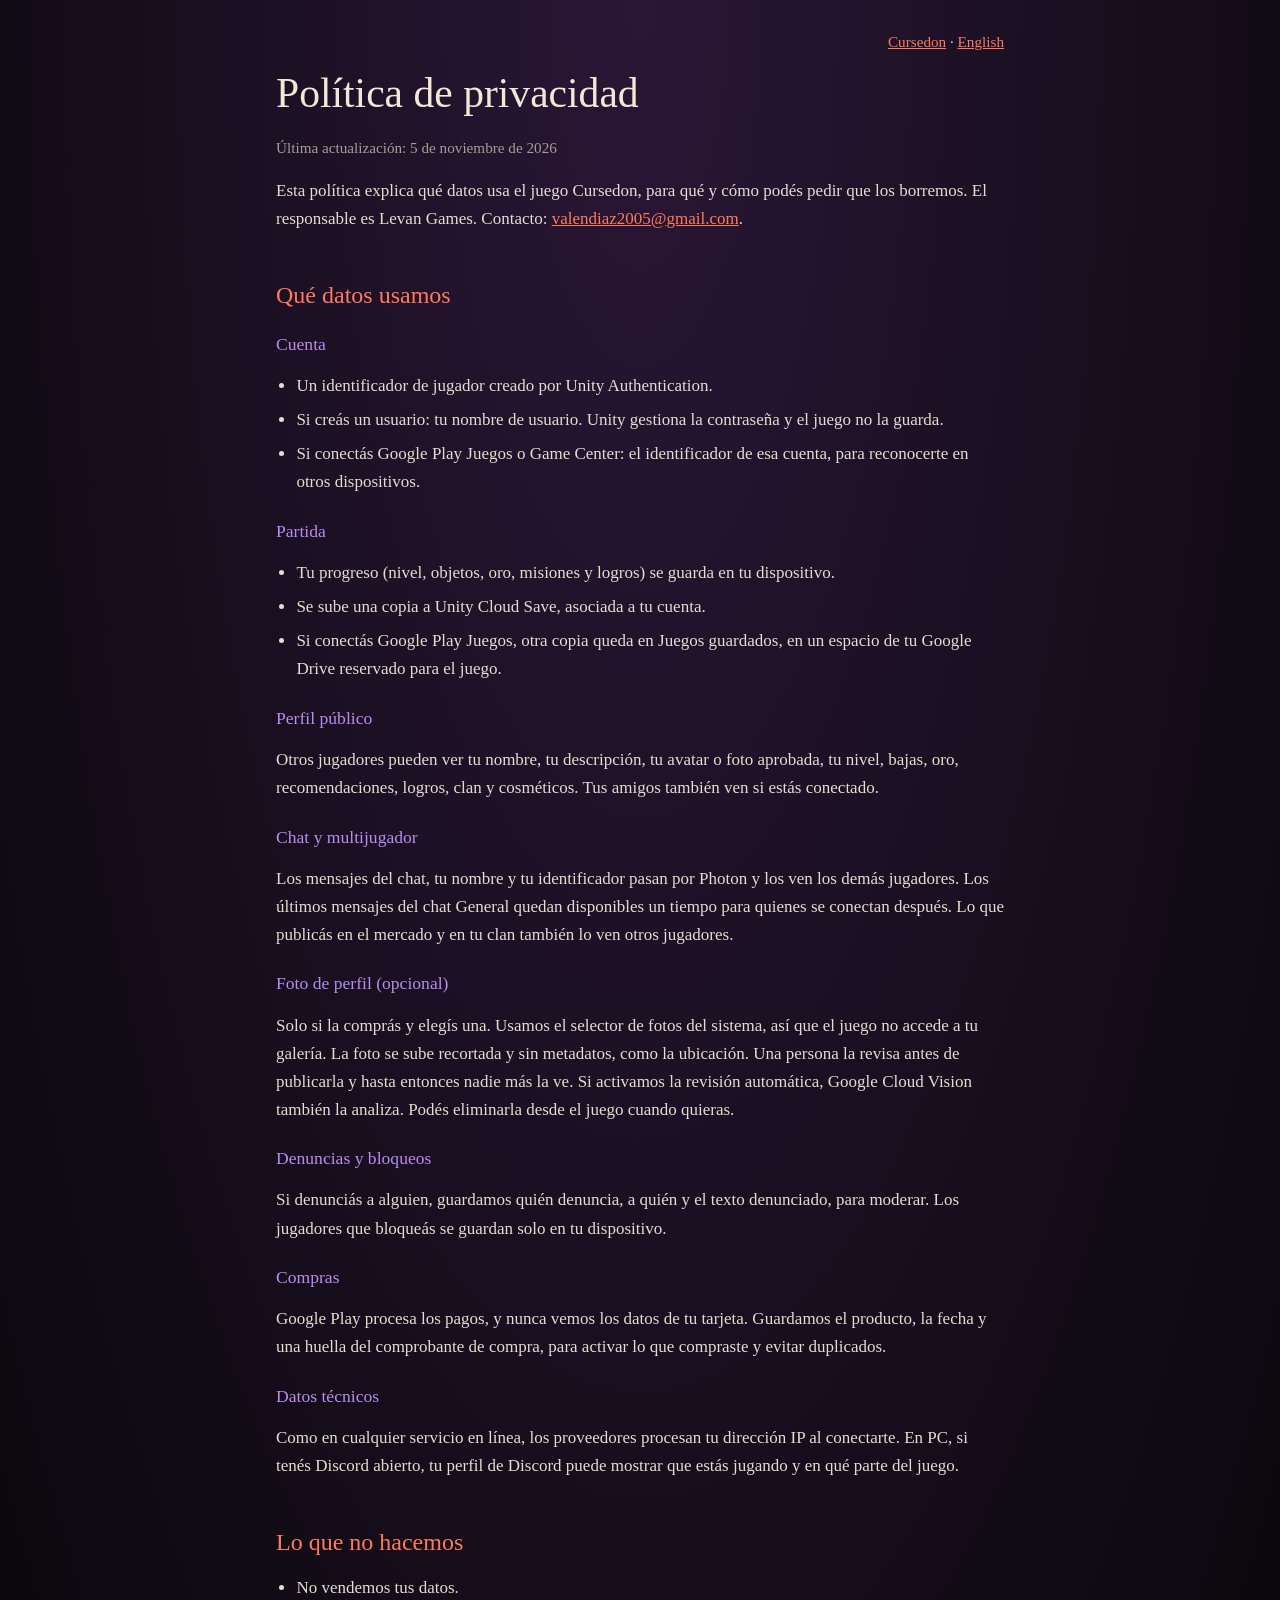
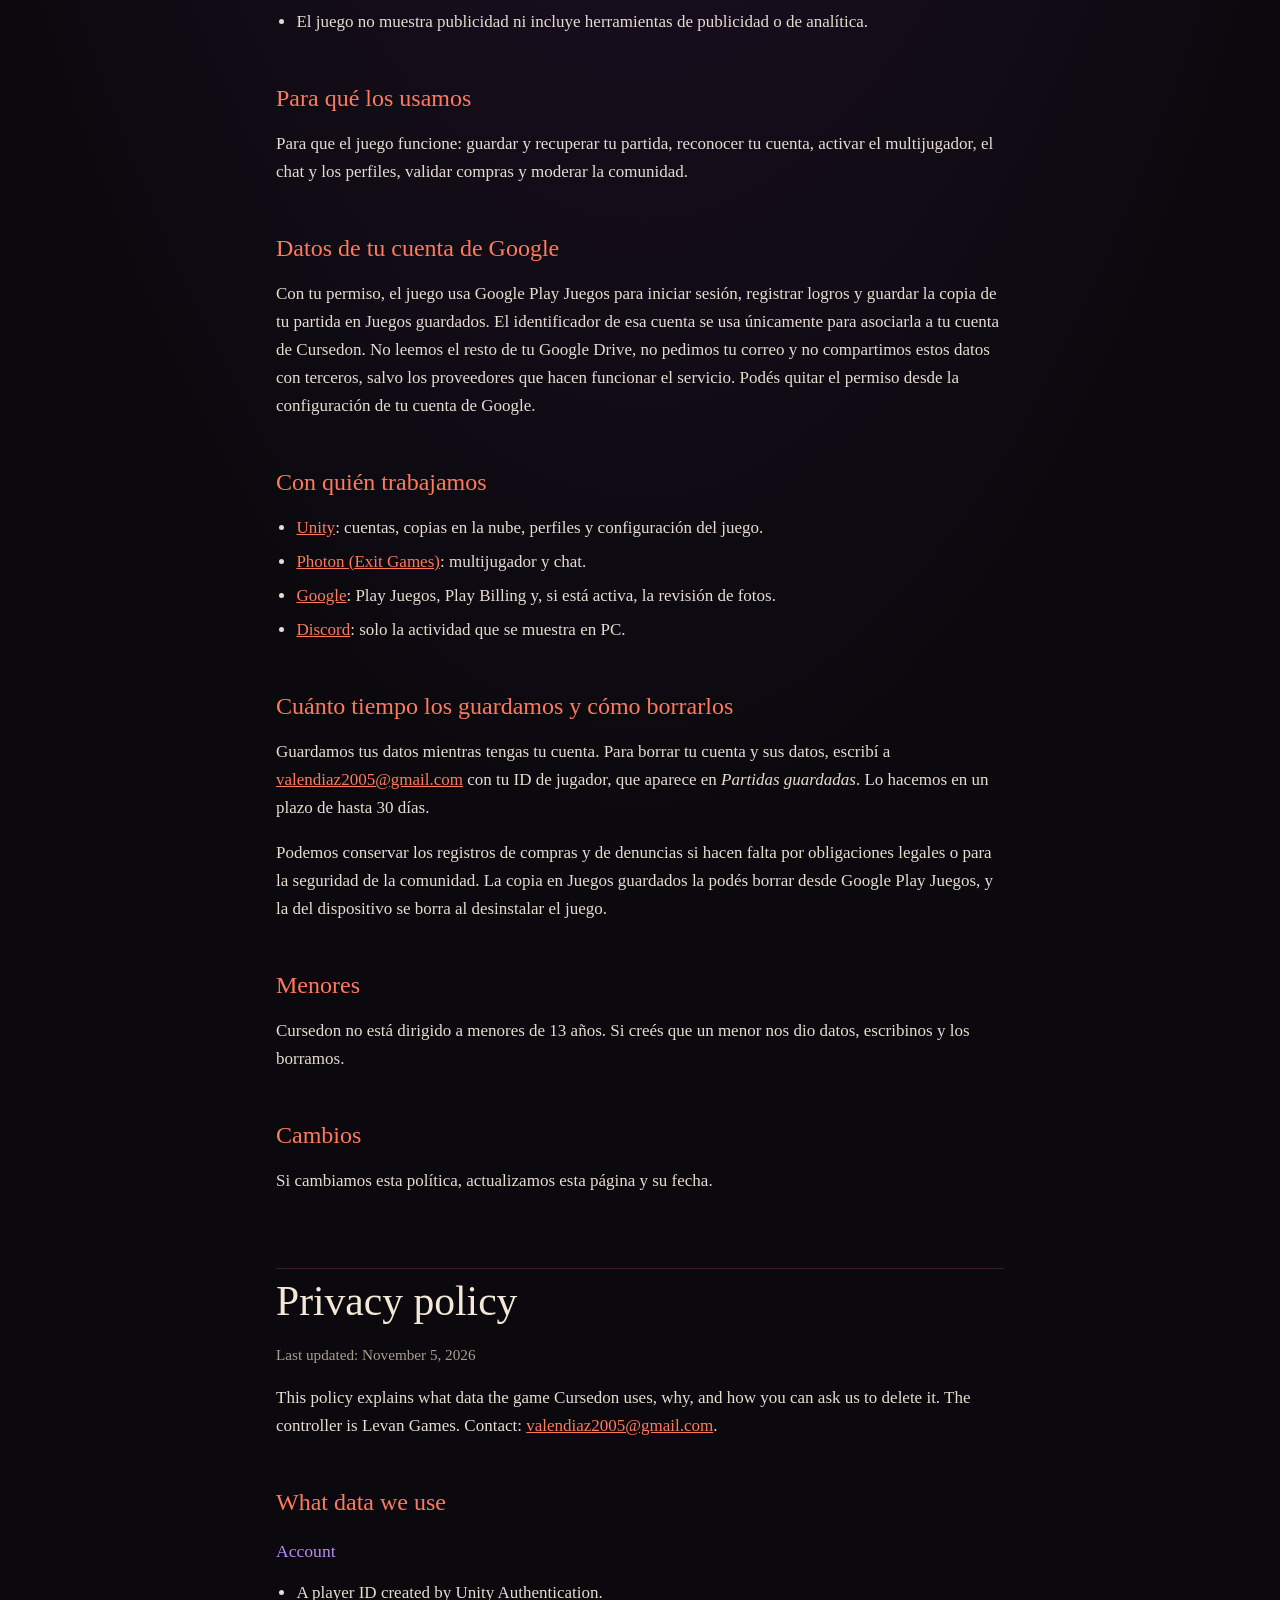
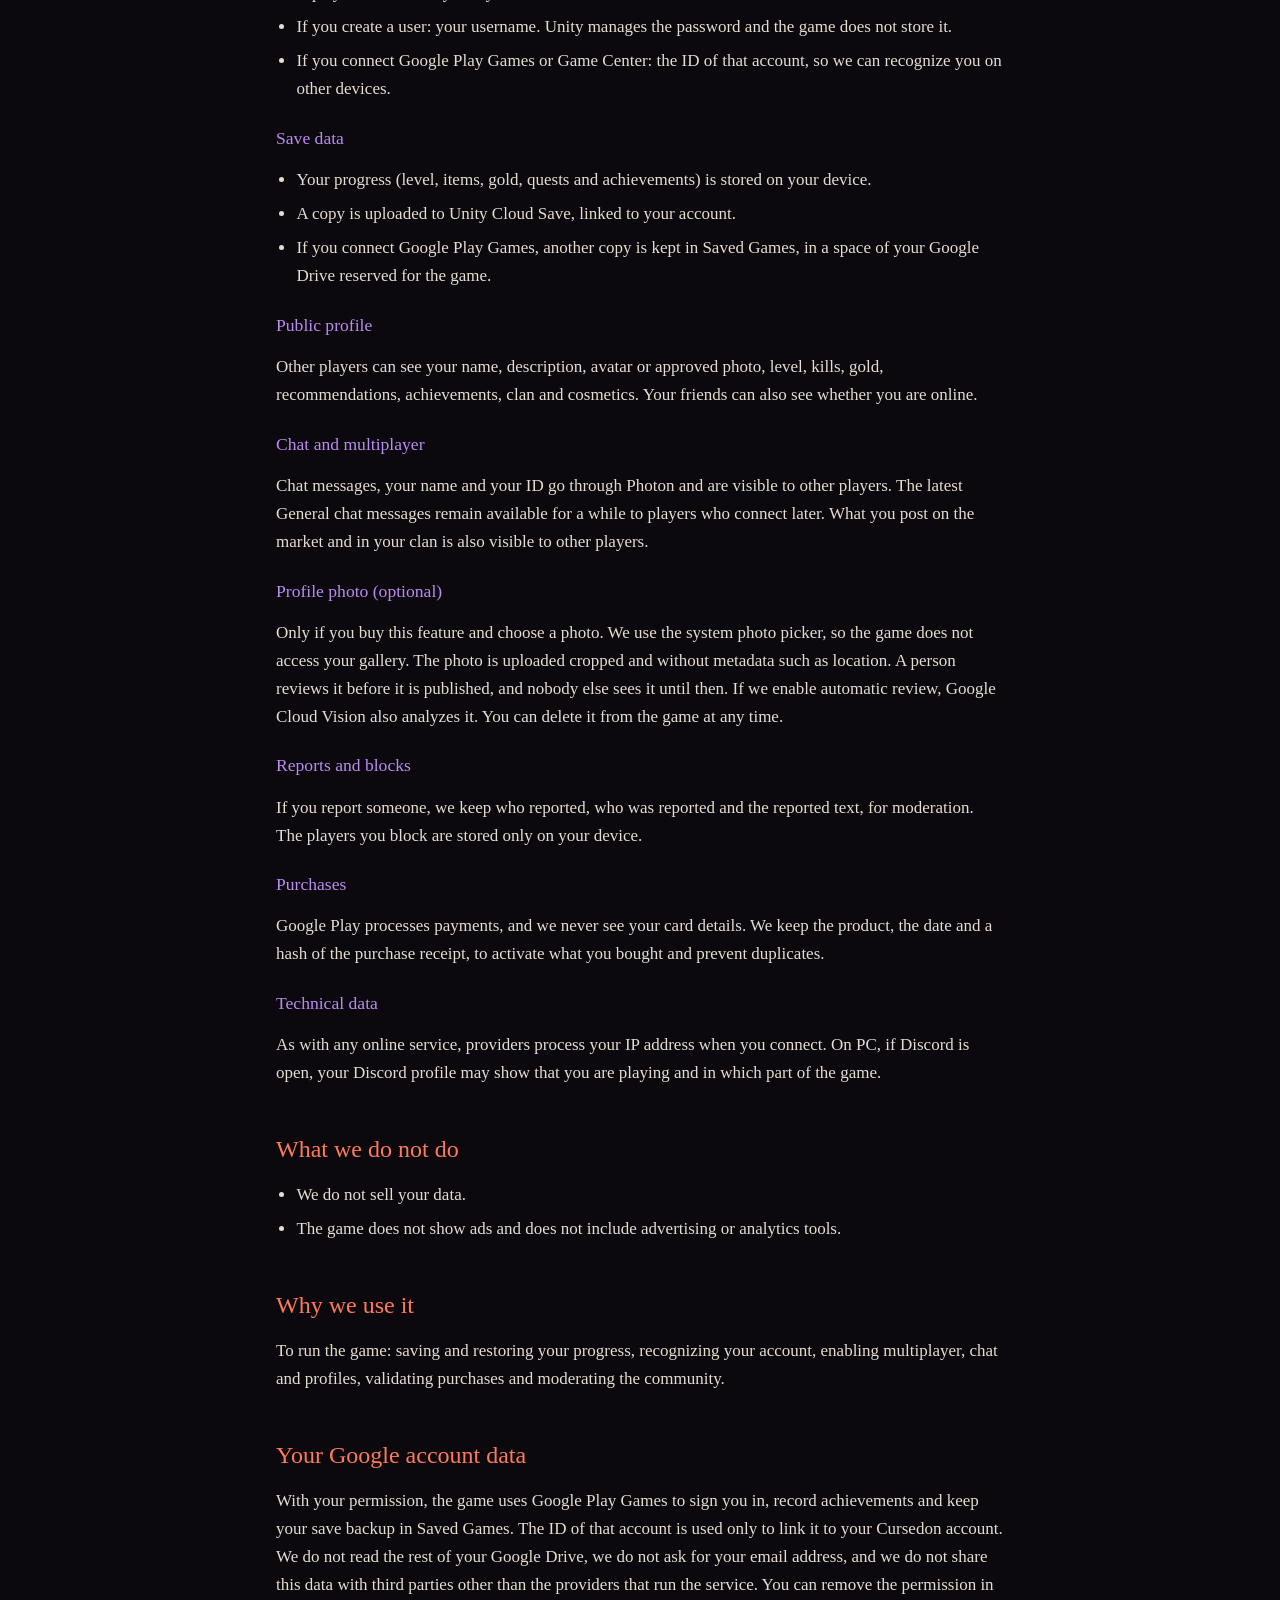
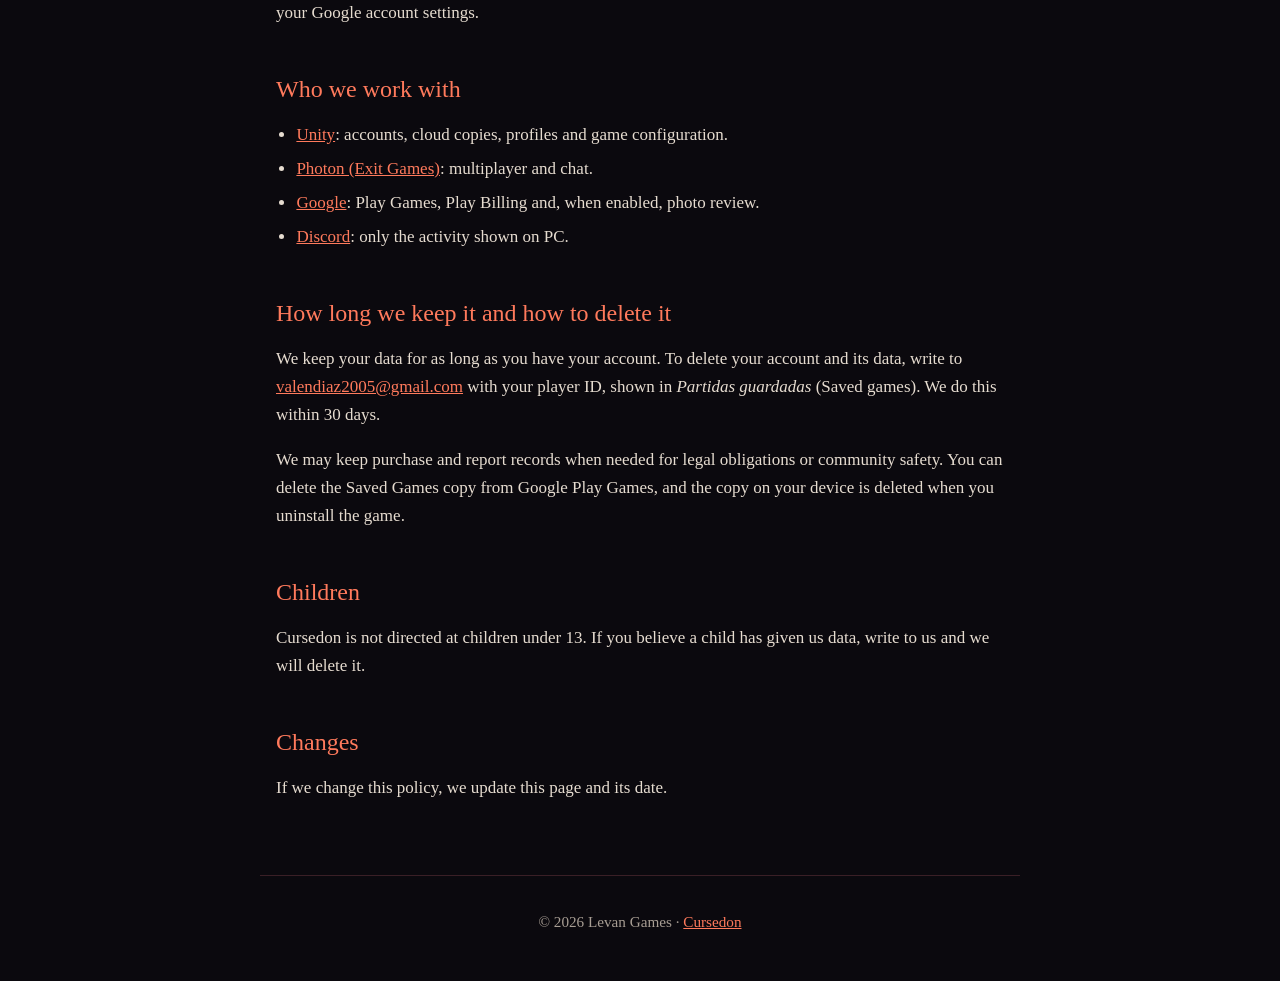
==== privacidad.html @ ea7c23a0 "Página de Cursedon y política de privacidad Co-Authored-By: Claude Opus 5.5 <noreply@anthropic.com>" ====
<!doctype html>
<html lang="es">
<head>
  <meta charset="utf-8">
  <meta name="viewport" content="width=device-width, initial-scale=1">
  <title>Política de privacidad de Cursedon</title>
  <meta name="description" content="Qué datos usa Cursedon, para qué, con quién se comparten y cómo pedir que se borren.">
  <link rel="stylesheet" href="estilo.css">
</head>
<body>
  <main>
    <p class="idioma"><a href="index.html">Cursedon</a> · <a href="#english">English</a></p>

    <section class="idioma-bloque" lang="es">
      <h1>Política de privacidad</h1>
      <p class="fecha">Última actualización: 5 de noviembre de 2026</p>
      <p>Esta política explica qué datos usa el juego Cursedon, para qué y cómo podés pedir que los borremos. El responsable es Levan Games. Contacto: <a href="mailto:valendiaz2005@gmail.com">valendiaz2005@gmail.com</a>.</p>

      <h2>Qué datos usamos</h2>
      <h3>Cuenta</h3>
      <ul>
        <li>Un identificador de jugador creado por Unity Authentication.</li>
        <li>Si creás un usuario: tu nombre de usuario. Unity gestiona la contraseña y el juego no la guarda.</li>
        <li>Si conectás Google Play Juegos o Game Center: el identificador de esa cuenta, para reconocerte en otros dispositivos.</li>
      </ul>
      <h3>Partida</h3>
      <ul>
        <li>Tu progreso (nivel, objetos, oro, misiones y logros) se guarda en tu dispositivo.</li>
        <li>Se sube una copia a Unity Cloud Save, asociada a tu cuenta.</li>
        <li>Si conectás Google Play Juegos, otra copia queda en Juegos guardados, en un espacio de tu Google Drive reservado para el juego.</li>
      </ul>
      <h3>Perfil público</h3>
      <p>Otros jugadores pueden ver tu nombre, tu descripción, tu avatar o foto aprobada, tu nivel, bajas, oro, recomendaciones, logros, clan y cosméticos. Tus amigos también ven si estás conectado.</p>
      <h3>Chat y multijugador</h3>
      <p>Los mensajes del chat, tu nombre y tu identificador pasan por Photon y los ven los demás jugadores. Los últimos mensajes del chat General quedan disponibles un tiempo para quienes se conectan después. Lo que publicás en el mercado y en tu clan también lo ven otros jugadores.</p>
      <h3>Foto de perfil (opcional)</h3>
      <p>Solo si la comprás y elegís una. Usamos el selector de fotos del sistema, así que el juego no accede a tu galería. La foto se sube recortada y sin metadatos, como la ubicación. Una persona la revisa antes de publicarla y hasta entonces nadie más la ve. Si activamos la revisión automática, Google Cloud Vision también la analiza. Podés eliminarla desde el juego cuando quieras.</p>
      <h3>Denuncias y bloqueos</h3>
      <p>Si denunciás a alguien, guardamos quién denuncia, a quién y el texto denunciado, para moderar. Los jugadores que bloqueás se guardan solo en tu dispositivo.</p>
      <h3>Compras</h3>
      <p>Google Play procesa los pagos, y nunca vemos los datos de tu tarjeta. Guardamos el producto, la fecha y una huella del comprobante de compra, para activar lo que compraste y evitar duplicados.</p>
      <h3>Datos técnicos</h3>
      <p>Como en cualquier servicio en línea, los proveedores procesan tu dirección IP al conectarte. En PC, si tenés Discord abierto, tu perfil de Discord puede mostrar que estás jugando y en qué parte del juego.</p>

      <h2>Lo que no hacemos</h2>
      <ul>
        <li>No vendemos tus datos.</li>
        <li>El juego no muestra publicidad ni incluye herramientas de publicidad o de analítica.</li>
      </ul>

      <h2>Para qué los usamos</h2>
      <p>Para que el juego funcione: guardar y recuperar tu partida, reconocer tu cuenta, activar el multijugador, el chat y los perfiles, validar compras y moderar la comunidad.</p>

      <h2>Datos de tu cuenta de Google</h2>
      <p>Con tu permiso, el juego usa Google Play Juegos para iniciar sesión, registrar logros y guardar la copia de tu partida en Juegos guardados. El identificador de esa cuenta se usa únicamente para asociarla a tu cuenta de Cursedon. No leemos el resto de tu Google Drive, no pedimos tu correo y no compartimos estos datos con terceros, salvo los proveedores que hacen funcionar el servicio. Podés quitar el permiso desde la configuración de tu cuenta de Google.</p>

      <h2>Con quién trabajamos</h2>
      <ul>
        <li><a href="https://unity.com/legal/privacy-policy">Unity</a>: cuentas, copias en la nube, perfiles y configuración del juego.</li>
        <li><a href="https://www.photonengine.com/privacy">Photon (Exit Games)</a>: multijugador y chat.</li>
        <li><a href="https://policies.google.com/privacy">Google</a>: Play Juegos, Play Billing y, si está activa, la revisión de fotos.</li>
        <li><a href="https://discord.com/privacy">Discord</a>: solo la actividad que se muestra en PC.</li>
      </ul>

      <h2>Cuánto tiempo los guardamos y cómo borrarlos</h2>
      <p>Guardamos tus datos mientras tengas tu cuenta. Para borrar tu cuenta y sus datos, escribí a <a href="mailto:valendiaz2005@gmail.com">valendiaz2005@gmail.com</a> con tu ID de jugador, que aparece en <em>Partidas guardadas</em>. Lo hacemos en un plazo de hasta 30 días.</p>
      <p>Podemos conservar los registros de compras y de denuncias si hacen falta por obligaciones legales o para la seguridad de la comunidad. La copia en Juegos guardados la podés borrar desde Google Play Juegos, y la del dispositivo se borra al desinstalar el juego.</p>

      <h2>Menores</h2>
      <p>Cursedon no está dirigido a menores de 13 años. Si creés que un menor nos dio datos, escribinos y los borramos.</p>

      <h2>Cambios</h2>
      <p>Si cambiamos esta política, actualizamos esta página y su fecha.</p>
    </section>

    <section class="idioma-bloque" id="english" lang="en">
      <h1>Privacy policy</h1>
      <p class="fecha">Last updated: November 5, 2026</p>
      <p>This policy explains what data the game Cursedon uses, why, and how you can ask us to delete it. The controller is Levan Games. Contact: <a href="mailto:valendiaz2005@gmail.com">valendiaz2005@gmail.com</a>.</p>

      <h2>What data we use</h2>
      <h3>Account</h3>
      <ul>
        <li>A player ID created by Unity Authentication.</li>
        <li>If you create a user: your username. Unity manages the password and the game does not store it.</li>
        <li>If you connect Google Play Games or Game Center: the ID of that account, so we can recognize you on other devices.</li>
      </ul>
      <h3>Save data</h3>
      <ul>
        <li>Your progress (level, items, gold, quests and achievements) is stored on your device.</li>
        <li>A copy is uploaded to Unity Cloud Save, linked to your account.</li>
        <li>If you connect Google Play Games, another copy is kept in Saved Games, in a space of your Google Drive reserved for the game.</li>
      </ul>
      <h3>Public profile</h3>
      <p>Other players can see your name, description, avatar or approved photo, level, kills, gold, recommendations, achievements, clan and cosmetics. Your friends can also see whether you are online.</p>
      <h3>Chat and multiplayer</h3>
      <p>Chat messages, your name and your ID go through Photon and are visible to other players. The latest General chat messages remain available for a while to players who connect later. What you post on the market and in your clan is also visible to other players.</p>
      <h3>Profile photo (optional)</h3>
      <p>Only if you buy this feature and choose a photo. We use the system photo picker, so the game does not access your gallery. The photo is uploaded cropped and without metadata such as location. A person reviews it before it is published, and nobody else sees it until then. If we enable automatic review, Google Cloud Vision also analyzes it. You can delete it from the game at any time.</p>
      <h3>Reports and blocks</h3>
      <p>If you report someone, we keep who reported, who was reported and the reported text, for moderation. The players you block are stored only on your device.</p>
      <h3>Purchases</h3>
      <p>Google Play processes payments, and we never see your card details. We keep the product, the date and a hash of the purchase receipt, to activate what you bought and prevent duplicates.</p>
      <h3>Technical data</h3>
      <p>As with any online service, providers process your IP address when you connect. On PC, if Discord is open, your Discord profile may show that you are playing and in which part of the game.</p>

      <h2>What we do not do</h2>
      <ul>
        <li>We do not sell your data.</li>
        <li>The game does not show ads and does not include advertising or analytics tools.</li>
      </ul>

      <h2>Why we use it</h2>
      <p>To run the game: saving and restoring your progress, recognizing your account, enabling multiplayer, chat and profiles, validating purchases and moderating the community.</p>

      <h2>Your Google account data</h2>
      <p>With your permission, the game uses Google Play Games to sign you in, record achievements and keep your save backup in Saved Games. The ID of that account is used only to link it to your Cursedon account. We do not read the rest of your Google Drive, we do not ask for your email address, and we do not share this data with third parties other than the providers that run the service. You can remove the permission in your Google account settings.</p>

      <h2>Who we work with</h2>
      <ul>
        <li><a href="https://unity.com/legal/privacy-policy">Unity</a>: accounts, cloud copies, profiles and game configuration.</li>
        <li><a href="https://www.photonengine.com/privacy">Photon (Exit Games)</a>: multiplayer and chat.</li>
        <li><a href="https://policies.google.com/privacy">Google</a>: Play Games, Play Billing and, when enabled, photo review.</li>
        <li><a href="https://discord.com/privacy">Discord</a>: only the activity shown on PC.</li>
      </ul>

      <h2>How long we keep it and how to delete it</h2>
      <p>We keep your data for as long as you have your account. To delete your account and its data, write to <a href="mailto:valendiaz2005@gmail.com">valendiaz2005@gmail.com</a> with your player ID, shown in <em>Partidas guardadas</em> (Saved games). We do this within 30 days.</p>
      <p>We may keep purchase and report records when needed for legal obligations or community safety. You can delete the Saved Games copy from Google Play Games, and the copy on your device is deleted when you uninstall the game.</p>

      <h2>Children</h2>
      <p>Cursedon is not directed at children under 13. If you believe a child has given us data, write to us and we will delete it.</p>

      <h2>Changes</h2>
      <p>If we change this policy, we update this page and its date.</p>
    </section>
  </main>

  <footer class="pie">
    <p>© 2026 Levan Games · <a href="index.html">Cursedon</a></p>
  </footer>
</body>
</html>
---- estilo.css ----
:root {
  color-scheme: dark;
  --fondo: #0b090e;
  --panel: #15111a;
  --borde: #3a1f26;
  --texto: #e6dcd0;
  --suave: #a89e94;
  --titulo: #f3e7d6;
  --acento: #ff7a5c;
  --violeta: #b98cf0;
}

* { box-sizing: border-box; }

html { scroll-behavior: smooth; }

body {
  margin: 0;
  background: var(--fondo);
  background-image: radial-gradient(ellipse 90% 60% at 50% 0, #2a1636 0, transparent 70%);
  background-repeat: no-repeat;
  color: var(--texto);
  font: 17px/1.65 Georgia, "Times New Roman", serif;
}

main, .pie { width: min(760px, 100%); margin: 0 auto; padding: 0 16px; }

h1, h2, h3 { color: var(--titulo); font-weight: normal; line-height: 1.2; }
h1 { font-size: 2.6rem; margin: 0 0 .3em; }
h2 { font-size: 1.5rem; margin: 2em 0 .5em; color: var(--acento); }
h3 { font-size: 1.1rem; margin: 1.4em 0 .3em; color: var(--violeta); }

a { color: var(--acento); }
a:focus-visible { outline: 2px solid var(--violeta); outline-offset: 2px; }

ul { padding-left: 1.2em; }
li { margin: .35em 0; }

.portada { text-align: center; padding: 40px 0 8px; }
.portada img { width: min(260px, 60vw); height: auto; }
.bajada { font-size: 1.15rem; color: var(--suave); margin: 0 auto; max-width: 34em; }

.botones { display: flex; flex-wrap: wrap; justify-content: center; gap: 12px; margin: 24px 0 8px; }
.boton {
  display: inline-block;
  padding: 10px 22px;
  border: 1px solid var(--acento);
  border-radius: 4px;
  background: var(--panel);
  color: var(--titulo);
  text-decoration: none;
}
.boton:hover { background: #241821; }

.idioma { text-align: right; padding-top: 14px; font-size: .95rem; }
.fecha { color: var(--suave); font-size: .95rem; }

section.idioma-bloque { padding-bottom: 8px; }
section.idioma-bloque + section.idioma-bloque { margin-top: 48px; padding-top: 8px; border-top: 1px solid var(--borde); }

.pie {
  margin-top: 48px;
  padding-top: 18px;
  padding-bottom: 32px;
  border-top: 1px solid var(--borde);
  color: var(--suave);
  font-size: .95rem;
  text-align: center;
}
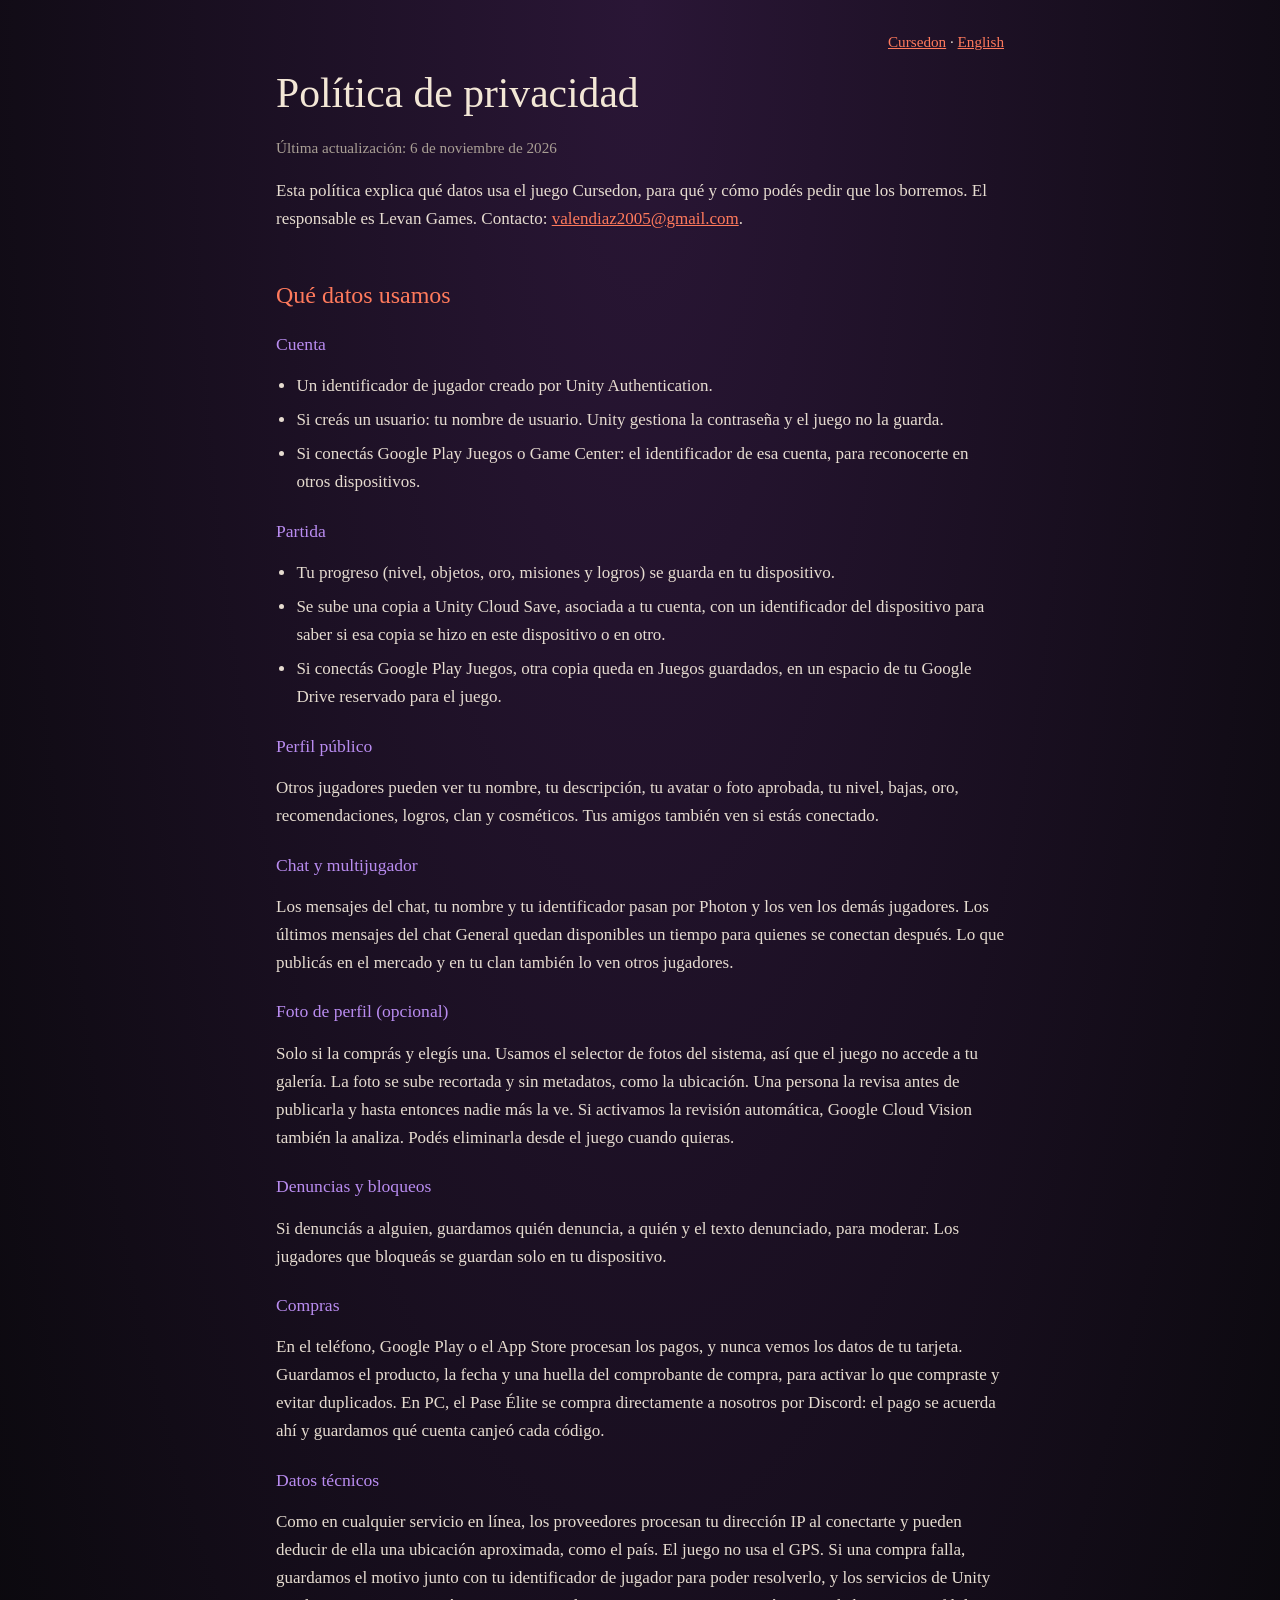
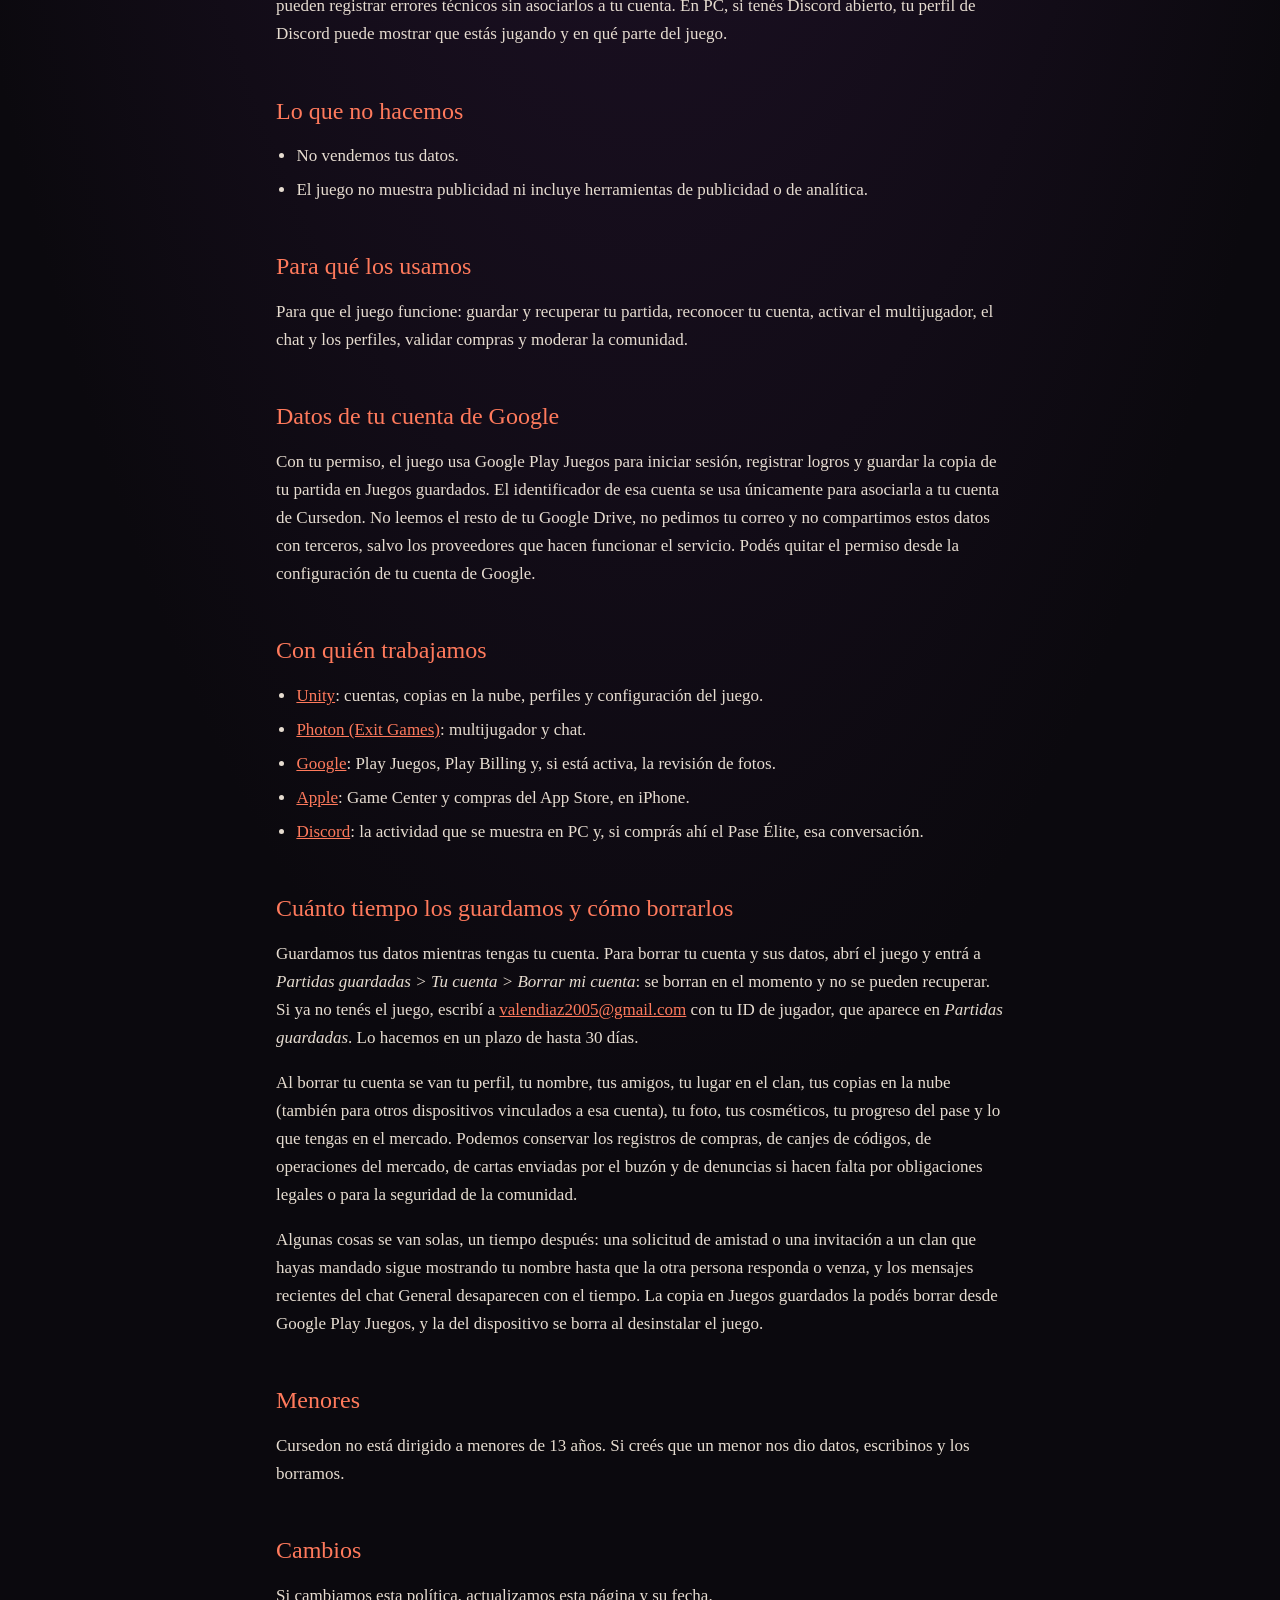
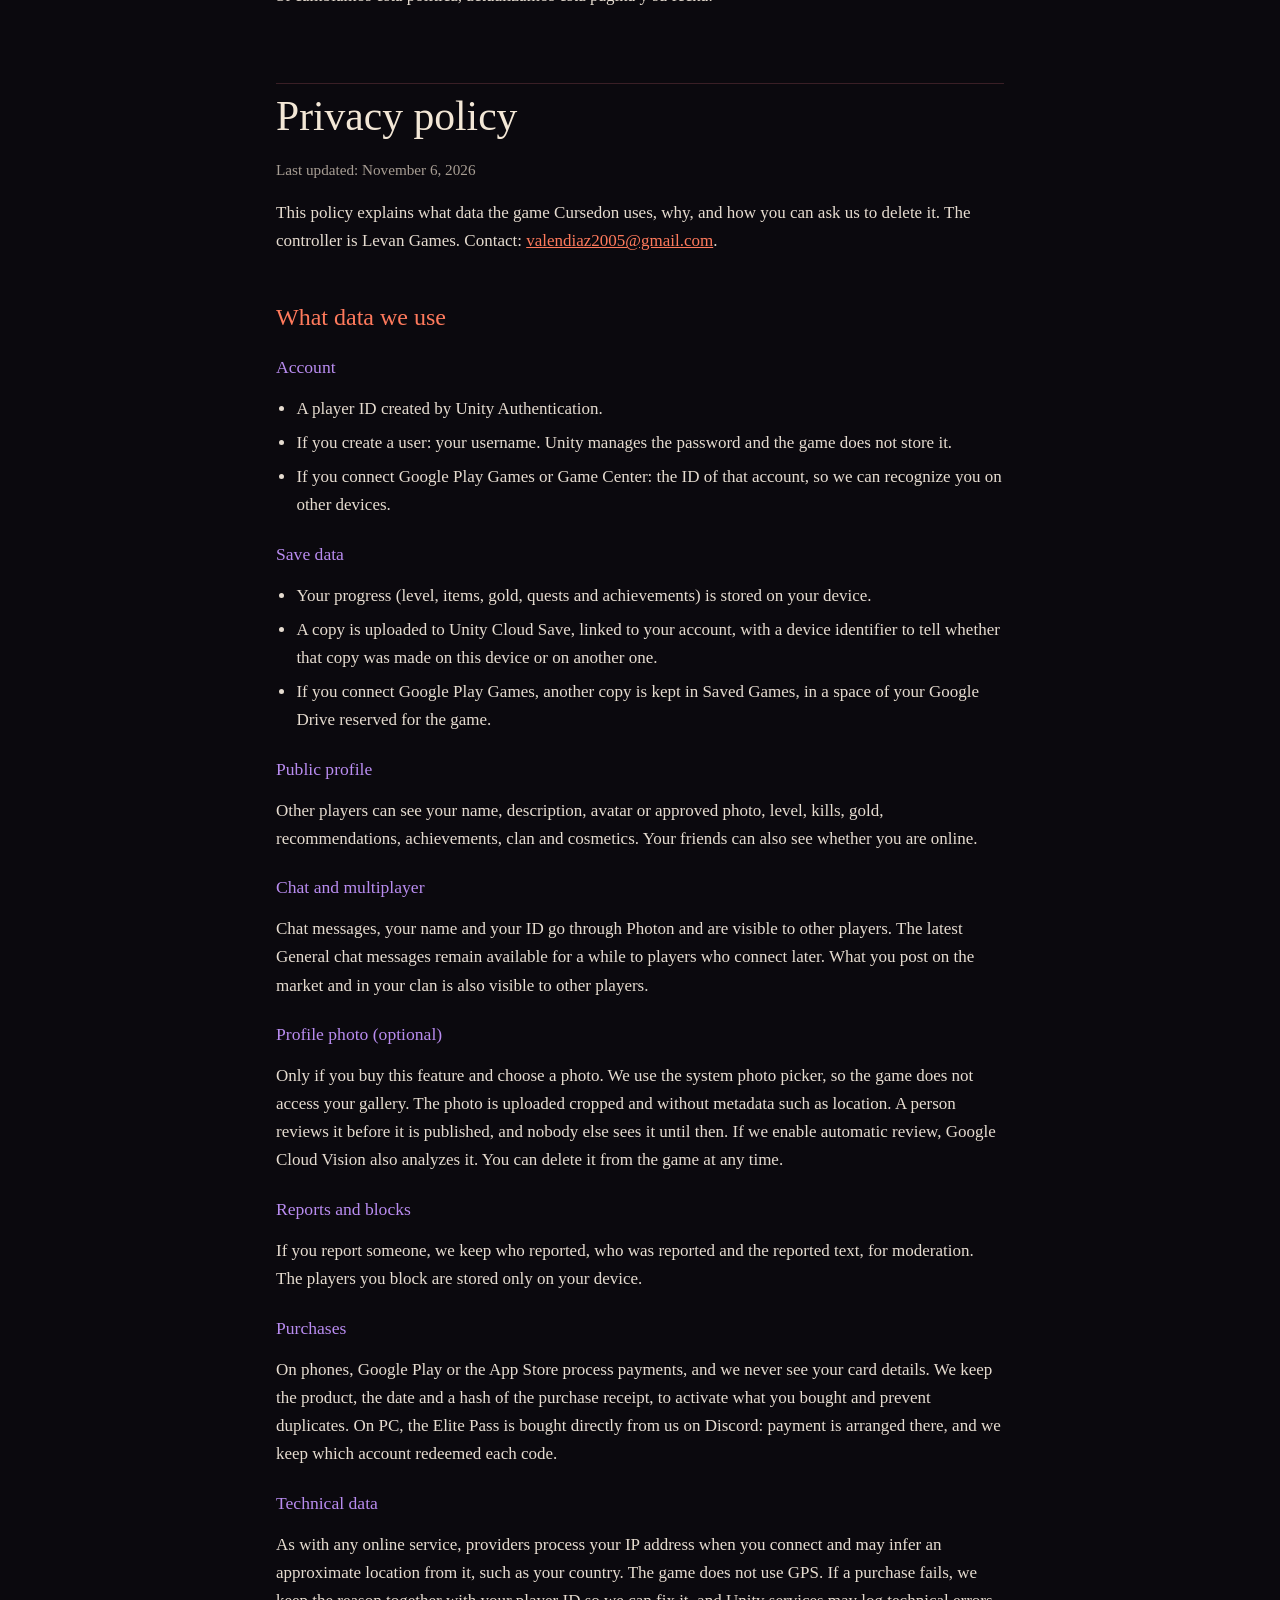
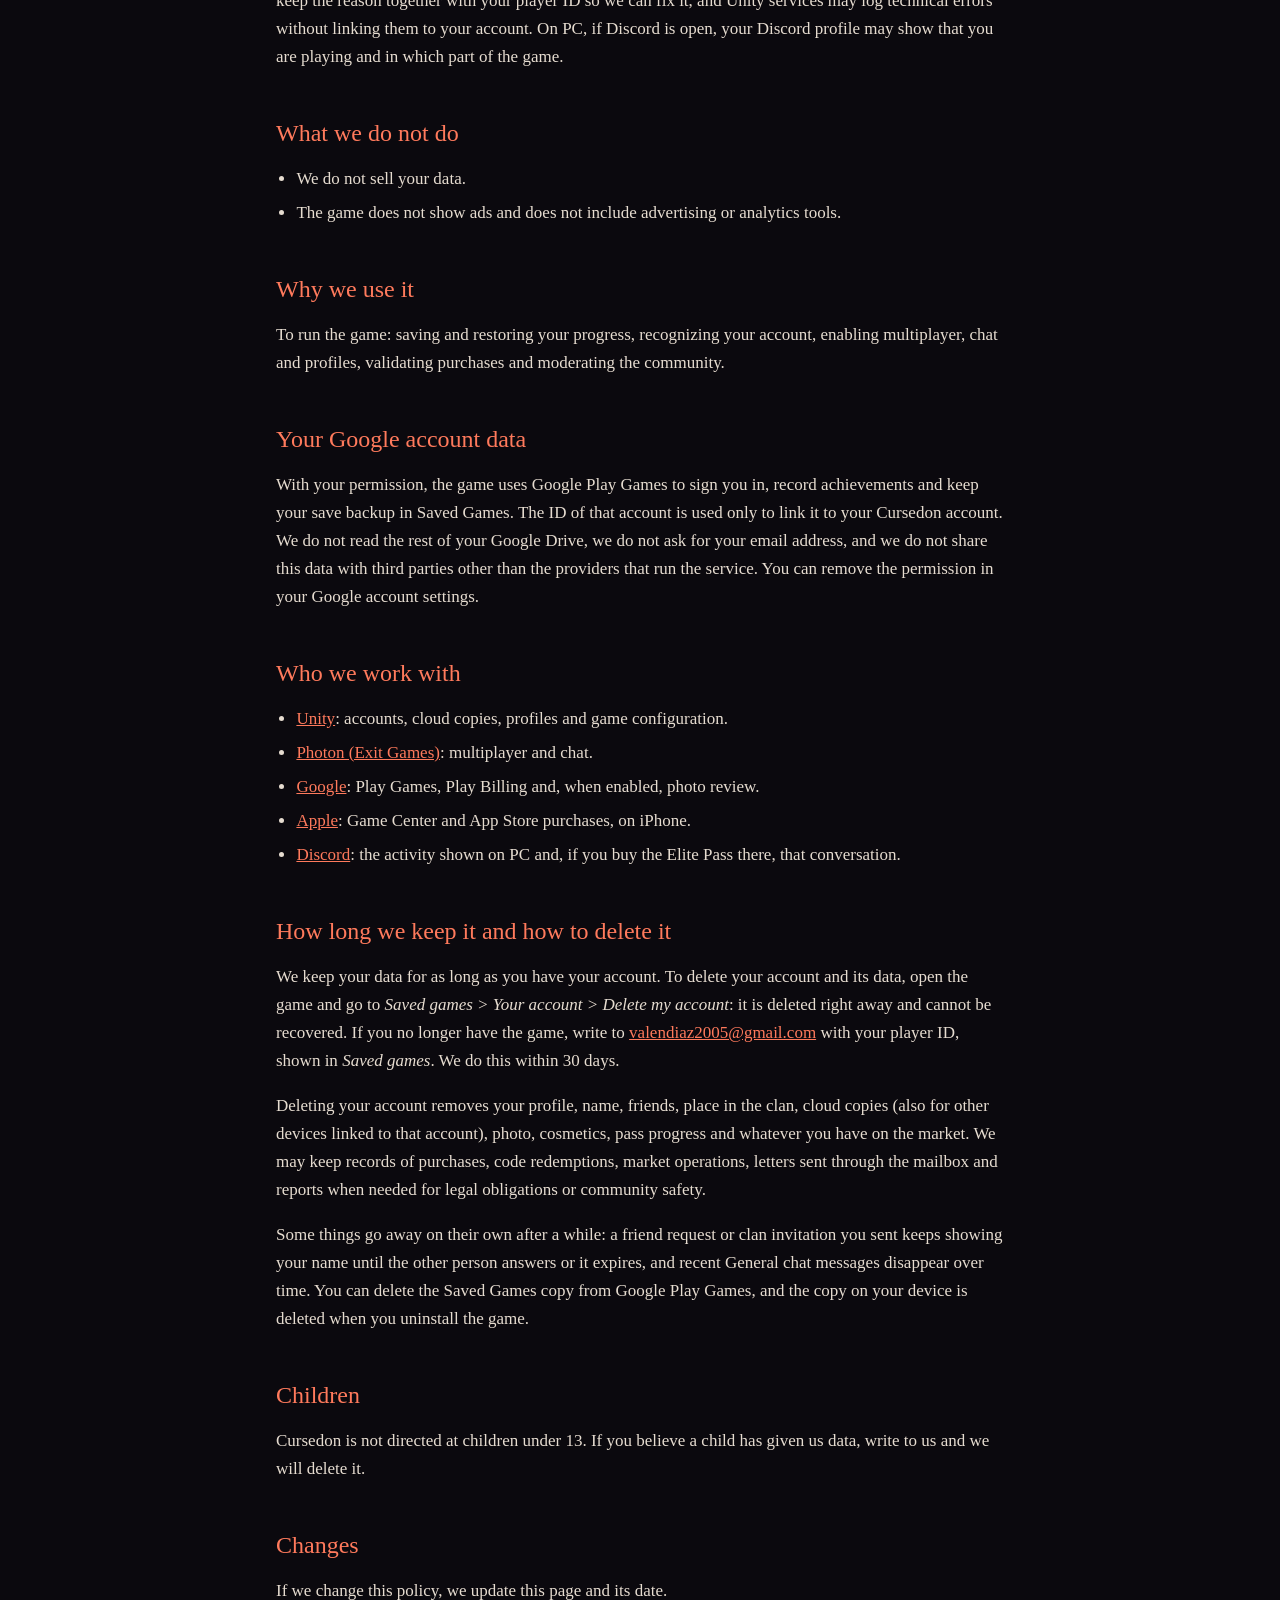
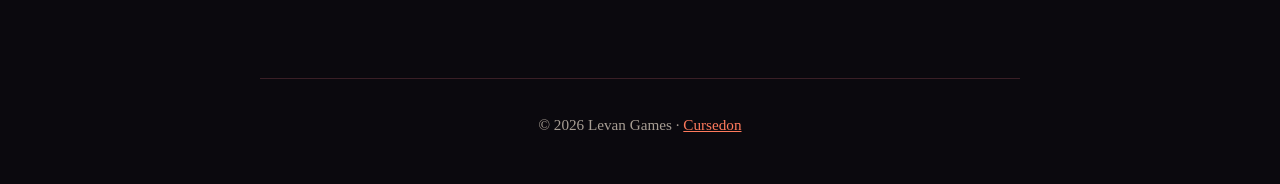
==== commit ae5826d2: "Política de privacidad al día Suma Apple, la venta del Pase Élite por Discord, borrar la cuenta desd" ====
--- a/privacidad.html
+++ b/privacidad.html
@@ -13,7 +13,7 @@
 
     <section class="idioma-bloque" lang="es">
       <h1>Política de privacidad</h1>
-      <p class="fecha">Última actualización: 5 de noviembre de 2026</p>
+      <p class="fecha">Última actualización: 6 de noviembre de 2026</p>
       <p>Esta política explica qué datos usa el juego Cursedon, para qué y cómo podés pedir que los borremos. El responsable es Levan Games. Contacto: <a href="mailto:valendiaz2005@gmail.com">valendiaz2005@gmail.com</a>.</p>
 
       <h2>Qué datos usamos</h2>
@@ -26,7 +26,7 @@
       <h3>Partida</h3>
       <ul>
         <li>Tu progreso (nivel, objetos, oro, misiones y logros) se guarda en tu dispositivo.</li>
-        <li>Se sube una copia a Unity Cloud Save, asociada a tu cuenta.</li>
+        <li>Se sube una copia a Unity Cloud Save, asociada a tu cuenta, con un identificador del dispositivo para saber si esa copia se hizo en este dispositivo o en otro.</li>
         <li>Si conectás Google Play Juegos, otra copia queda en Juegos guardados, en un espacio de tu Google Drive reservado para el juego.</li>
       </ul>
       <h3>Perfil público</h3>
@@ -38,9 +38,9 @@
       <h3>Denuncias y bloqueos</h3>
       <p>Si denunciás a alguien, guardamos quién denuncia, a quién y el texto denunciado, para moderar. Los jugadores que bloqueás se guardan solo en tu dispositivo.</p>
       <h3>Compras</h3>
-      <p>Google Play procesa los pagos, y nunca vemos los datos de tu tarjeta. Guardamos el producto, la fecha y una huella del comprobante de compra, para activar lo que compraste y evitar duplicados.</p>
+      <p>En el teléfono, Google Play o el App Store procesan los pagos, y nunca vemos los datos de tu tarjeta. Guardamos el producto, la fecha y una huella del comprobante de compra, para activar lo que compraste y evitar duplicados. En PC, el Pase Élite se compra directamente a nosotros por Discord: el pago se acuerda ahí y guardamos qué cuenta canjeó cada código.</p>
       <h3>Datos técnicos</h3>
-      <p>Como en cualquier servicio en línea, los proveedores procesan tu dirección IP al conectarte. En PC, si tenés Discord abierto, tu perfil de Discord puede mostrar que estás jugando y en qué parte del juego.</p>
+      <p>Como en cualquier servicio en línea, los proveedores procesan tu dirección IP al conectarte y pueden deducir de ella una ubicación aproximada, como el país. El juego no usa el GPS. Si una compra falla, guardamos el motivo junto con tu identificador de jugador para poder resolverlo, y los servicios de Unity pueden registrar errores técnicos sin asociarlos a tu cuenta. En PC, si tenés Discord abierto, tu perfil de Discord puede mostrar que estás jugando y en qué parte del juego.</p>
 
       <h2>Lo que no hacemos</h2>
       <ul>
@@ -59,12 +59,14 @@
         <li><a href="https://unity.com/legal/privacy-policy">Unity</a>: cuentas, copias en la nube, perfiles y configuración del juego.</li>
         <li><a href="https://www.photonengine.com/privacy">Photon (Exit Games)</a>: multijugador y chat.</li>
         <li><a href="https://policies.google.com/privacy">Google</a>: Play Juegos, Play Billing y, si está activa, la revisión de fotos.</li>
-        <li><a href="https://discord.com/privacy">Discord</a>: solo la actividad que se muestra en PC.</li>
+        <li><a href="https://www.apple.com/legal/privacy/">Apple</a>: Game Center y compras del App Store, en iPhone.</li>
+        <li><a href="https://discord.com/privacy">Discord</a>: la actividad que se muestra en PC y, si comprás ahí el Pase Élite, esa conversación.</li>
       </ul>
 
       <h2>Cuánto tiempo los guardamos y cómo borrarlos</h2>
-      <p>Guardamos tus datos mientras tengas tu cuenta. Para borrar tu cuenta y sus datos, escribí a <a href="mailto:valendiaz2005@gmail.com">valendiaz2005@gmail.com</a> con tu ID de jugador, que aparece en <em>Partidas guardadas</em>. Lo hacemos en un plazo de hasta 30 días.</p>
-      <p>Podemos conservar los registros de compras y de denuncias si hacen falta por obligaciones legales o para la seguridad de la comunidad. La copia en Juegos guardados la podés borrar desde Google Play Juegos, y la del dispositivo se borra al desinstalar el juego.</p>
+      <p>Guardamos tus datos mientras tengas tu cuenta. Para borrar tu cuenta y sus datos, abrí el juego y entrá a <em>Partidas guardadas &gt; Tu cuenta &gt; Borrar mi cuenta</em>: se borran en el momento y no se pueden recuperar. Si ya no tenés el juego, escribí a <a href="mailto:valendiaz2005@gmail.com">valendiaz2005@gmail.com</a> con tu ID de jugador, que aparece en <em>Partidas guardadas</em>. Lo hacemos en un plazo de hasta 30 días.</p>
+      <p>Al borrar tu cuenta se van tu perfil, tu nombre, tus amigos, tu lugar en el clan, tus copias en la nube (también para otros dispositivos vinculados a esa cuenta), tu foto, tus cosméticos, tu progreso del pase y lo que tengas en el mercado. Podemos conservar los registros de compras, de canjes de códigos, de operaciones del mercado, de cartas enviadas por el buzón y de denuncias si hacen falta por obligaciones legales o para la seguridad de la comunidad.</p>
+      <p>Algunas cosas se van solas, un tiempo después: una solicitud de amistad o una invitación a un clan que hayas mandado sigue mostrando tu nombre hasta que la otra persona responda o venza, y los mensajes recientes del chat General desaparecen con el tiempo. La copia en Juegos guardados la podés borrar desde Google Play Juegos, y la del dispositivo se borra al desinstalar el juego.</p>
 
       <h2>Menores</h2>
       <p>Cursedon no está dirigido a menores de 13 años. Si creés que un menor nos dio datos, escribinos y los borramos.</p>
@@ -75,7 +77,7 @@
 
     <section class="idioma-bloque" id="english" lang="en">
       <h1>Privacy policy</h1>
-      <p class="fecha">Last updated: November 5, 2026</p>
+      <p class="fecha">Last updated: November 6, 2026</p>
       <p>This policy explains what data the game Cursedon uses, why, and how you can ask us to delete it. The controller is Levan Games. Contact: <a href="mailto:valendiaz2005@gmail.com">valendiaz2005@gmail.com</a>.</p>
 
       <h2>What data we use</h2>
@@ -88,7 +90,7 @@
       <h3>Save data</h3>
       <ul>
         <li>Your progress (level, items, gold, quests and achievements) is stored on your device.</li>
-        <li>A copy is uploaded to Unity Cloud Save, linked to your account.</li>
+        <li>A copy is uploaded to Unity Cloud Save, linked to your account, with a device identifier to tell whether that copy was made on this device or on another one.</li>
         <li>If you connect Google Play Games, another copy is kept in Saved Games, in a space of your Google Drive reserved for the game.</li>
       </ul>
       <h3>Public profile</h3>
@@ -100,9 +102,9 @@
       <h3>Reports and blocks</h3>
       <p>If you report someone, we keep who reported, who was reported and the reported text, for moderation. The players you block are stored only on your device.</p>
       <h3>Purchases</h3>
-      <p>Google Play processes payments, and we never see your card details. We keep the product, the date and a hash of the purchase receipt, to activate what you bought and prevent duplicates.</p>
+      <p>On phones, Google Play or the App Store process payments, and we never see your card details. We keep the product, the date and a hash of the purchase receipt, to activate what you bought and prevent duplicates. On PC, the Elite Pass is bought directly from us on Discord: payment is arranged there, and we keep which account redeemed each code.</p>
       <h3>Technical data</h3>
-      <p>As with any online service, providers process your IP address when you connect. On PC, if Discord is open, your Discord profile may show that you are playing and in which part of the game.</p>
+      <p>As with any online service, providers process your IP address when you connect and may infer an approximate location from it, such as your country. The game does not use GPS. If a purchase fails, we keep the reason together with your player ID so we can fix it, and Unity services may log technical errors without linking them to your account. On PC, if Discord is open, your Discord profile may show that you are playing and in which part of the game.</p>
 
       <h2>What we do not do</h2>
       <ul>
@@ -121,12 +123,14 @@
         <li><a href="https://unity.com/legal/privacy-policy">Unity</a>: accounts, cloud copies, profiles and game configuration.</li>
         <li><a href="https://www.photonengine.com/privacy">Photon (Exit Games)</a>: multiplayer and chat.</li>
         <li><a href="https://policies.google.com/privacy">Google</a>: Play Games, Play Billing and, when enabled, photo review.</li>
-        <li><a href="https://discord.com/privacy">Discord</a>: only the activity shown on PC.</li>
+        <li><a href="https://www.apple.com/legal/privacy/">Apple</a>: Game Center and App Store purchases, on iPhone.</li>
+        <li><a href="https://discord.com/privacy">Discord</a>: the activity shown on PC and, if you buy the Elite Pass there, that conversation.</li>
       </ul>
 
       <h2>How long we keep it and how to delete it</h2>
-      <p>We keep your data for as long as you have your account. To delete your account and its data, write to <a href="mailto:valendiaz2005@gmail.com">valendiaz2005@gmail.com</a> with your player ID, shown in <em>Partidas guardadas</em> (Saved games). We do this within 30 days.</p>
-      <p>We may keep purchase and report records when needed for legal obligations or community safety. You can delete the Saved Games copy from Google Play Games, and the copy on your device is deleted when you uninstall the game.</p>
+      <p>We keep your data for as long as you have your account. To delete your account and its data, open the game and go to <em>Saved games &gt; Your account &gt; Delete my account</em>: it is deleted right away and cannot be recovered. If you no longer have the game, write to <a href="mailto:valendiaz2005@gmail.com">valendiaz2005@gmail.com</a> with your player ID, shown in <em>Saved games</em>. We do this within 30 days.</p>
+      <p>Deleting your account removes your profile, name, friends, place in the clan, cloud copies (also for other devices linked to that account), photo, cosmetics, pass progress and whatever you have on the market. We may keep records of purchases, code redemptions, market operations, letters sent through the mailbox and reports when needed for legal obligations or community safety.</p>
+      <p>Some things go away on their own after a while: a friend request or clan invitation you sent keeps showing your name until the other person answers or it expires, and recent General chat messages disappear over time. You can delete the Saved Games copy from Google Play Games, and the copy on your device is deleted when you uninstall the game.</p>
 
       <h2>Children</h2>
       <p>Cursedon is not directed at children under 13. If you believe a child has given us data, write to us and we will delete it.</p>
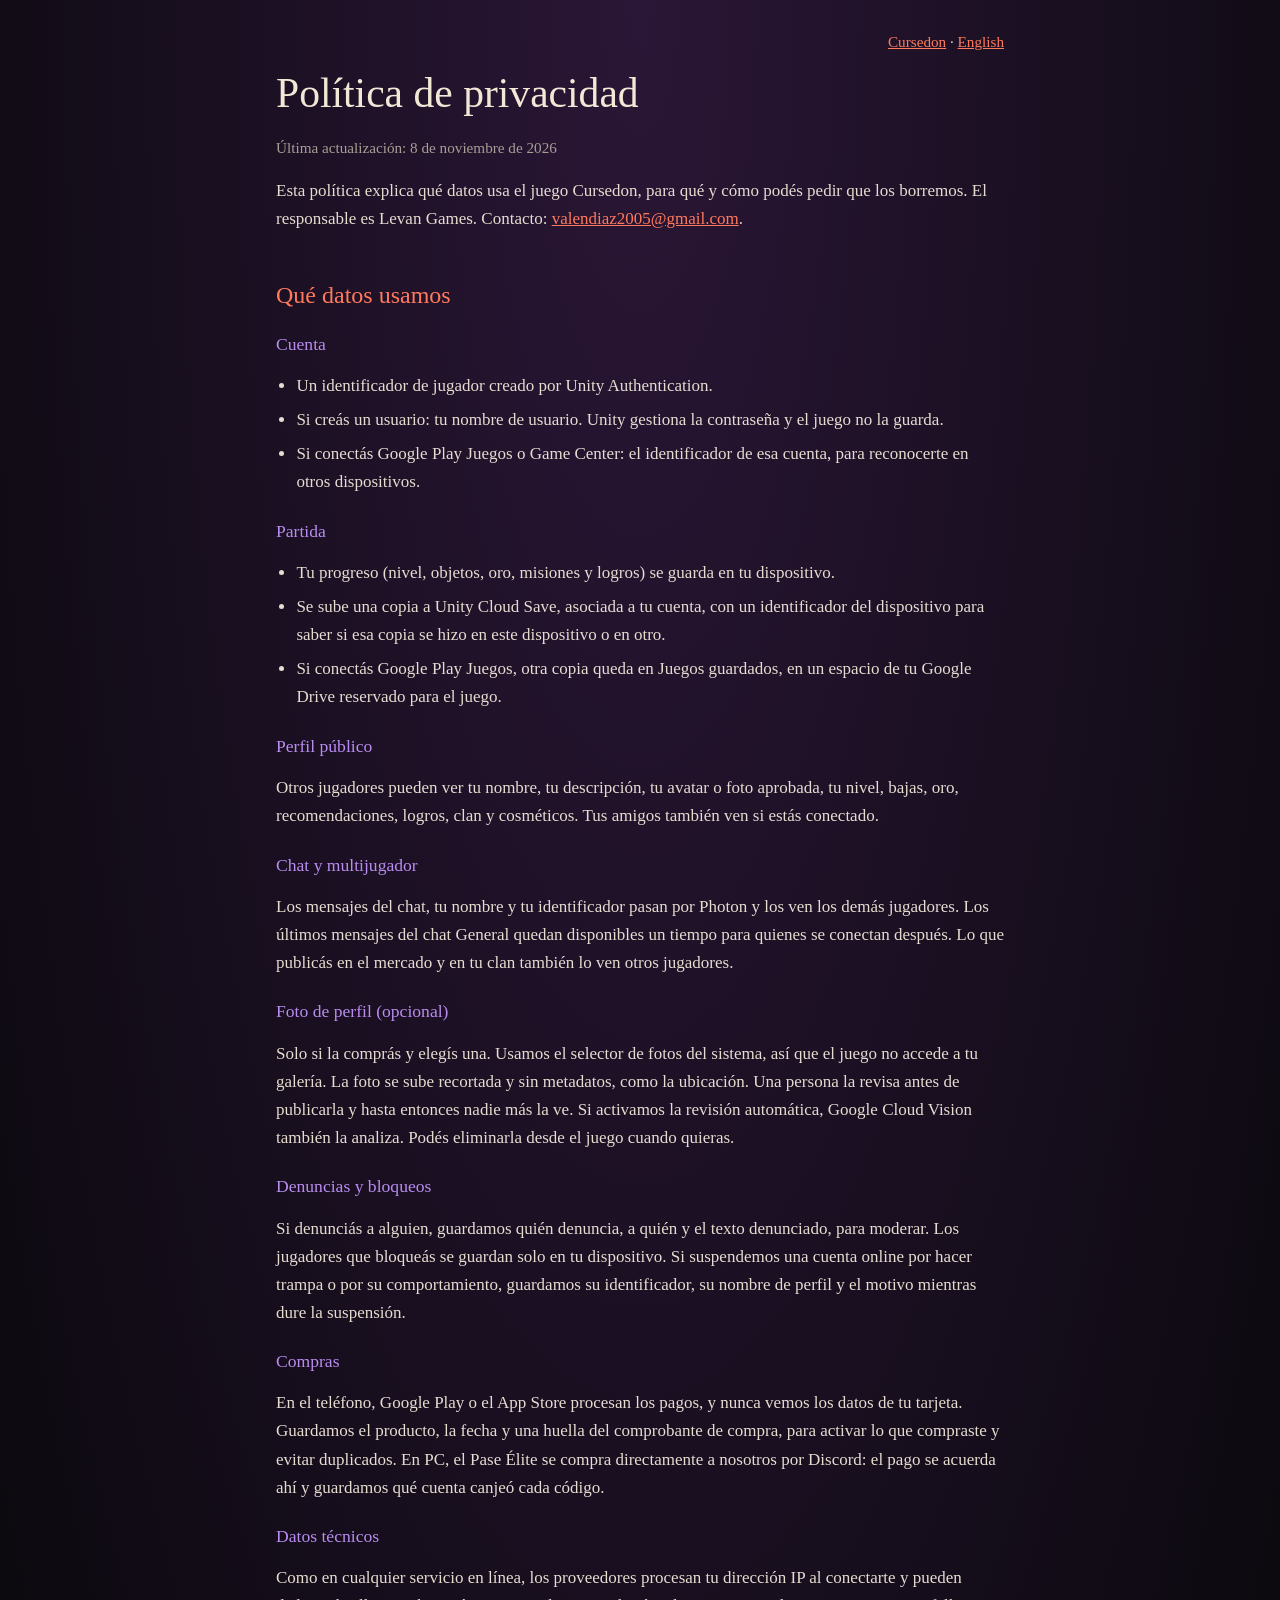
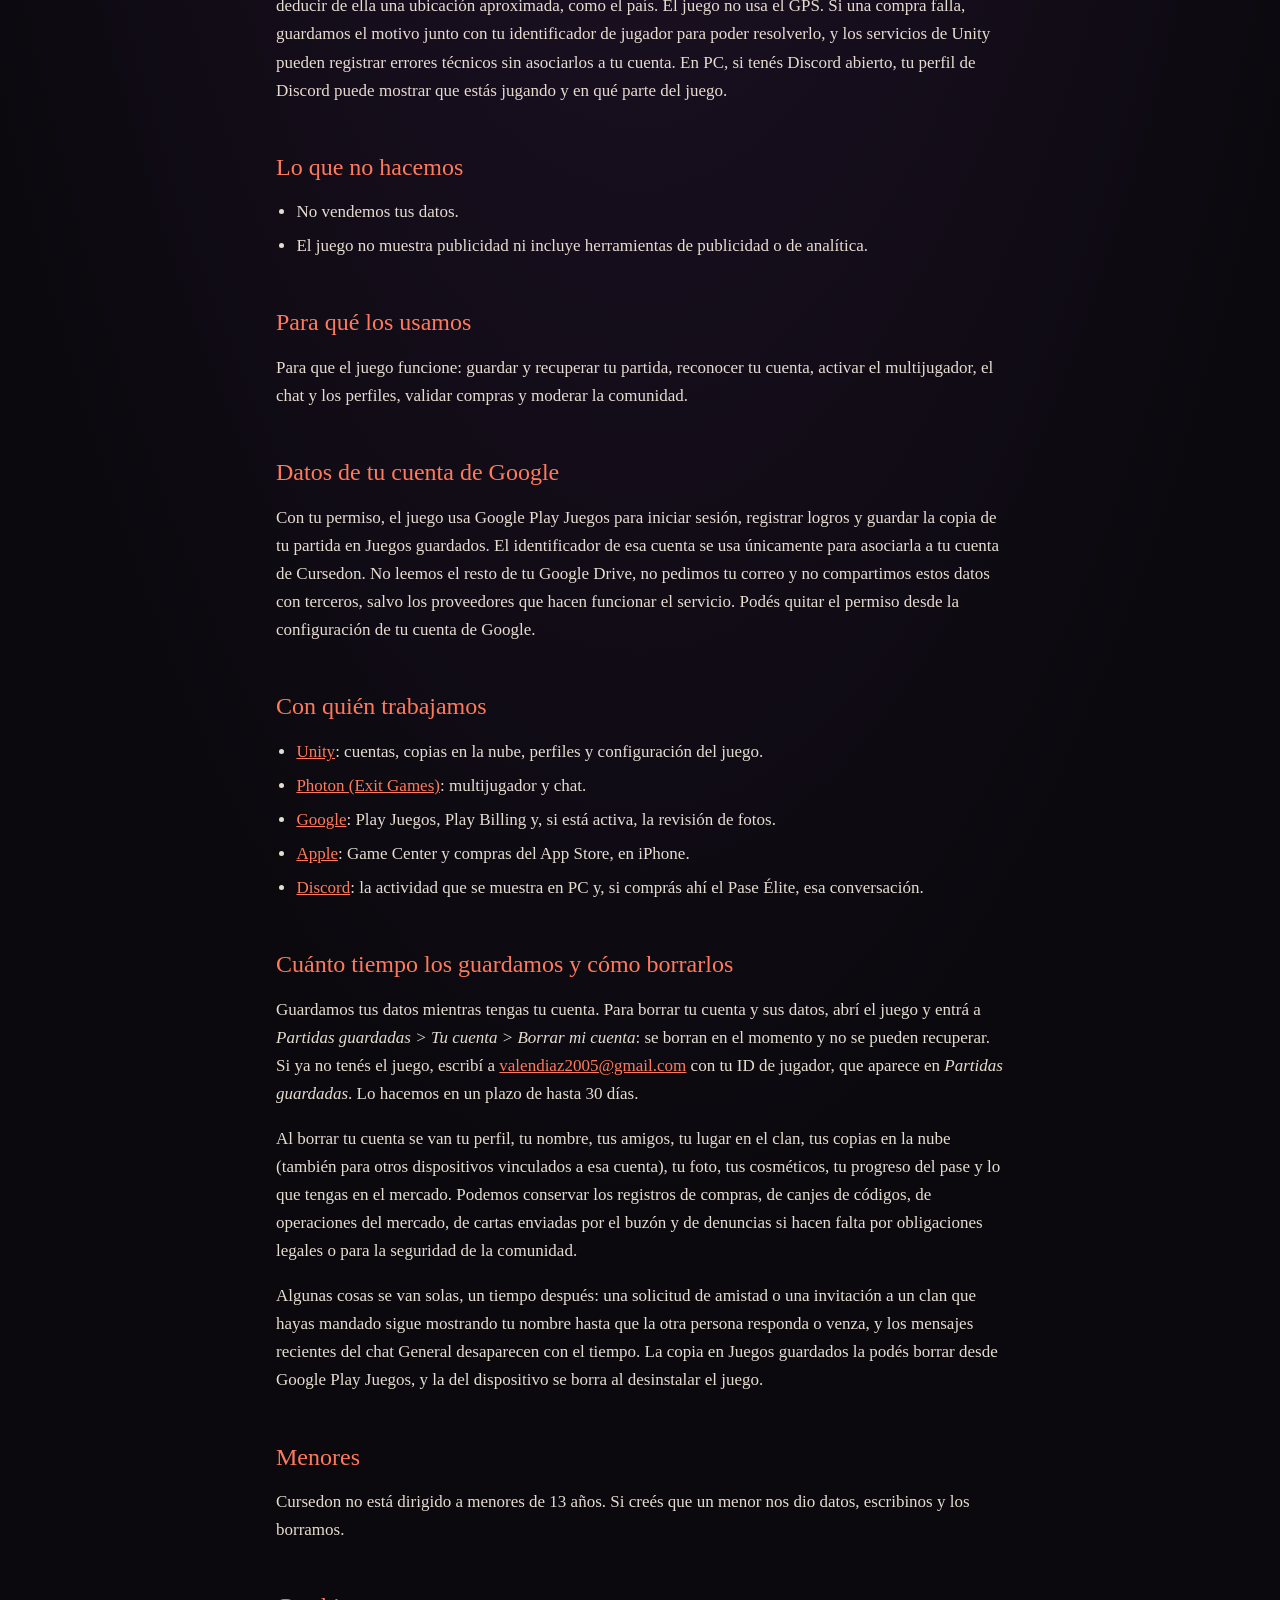
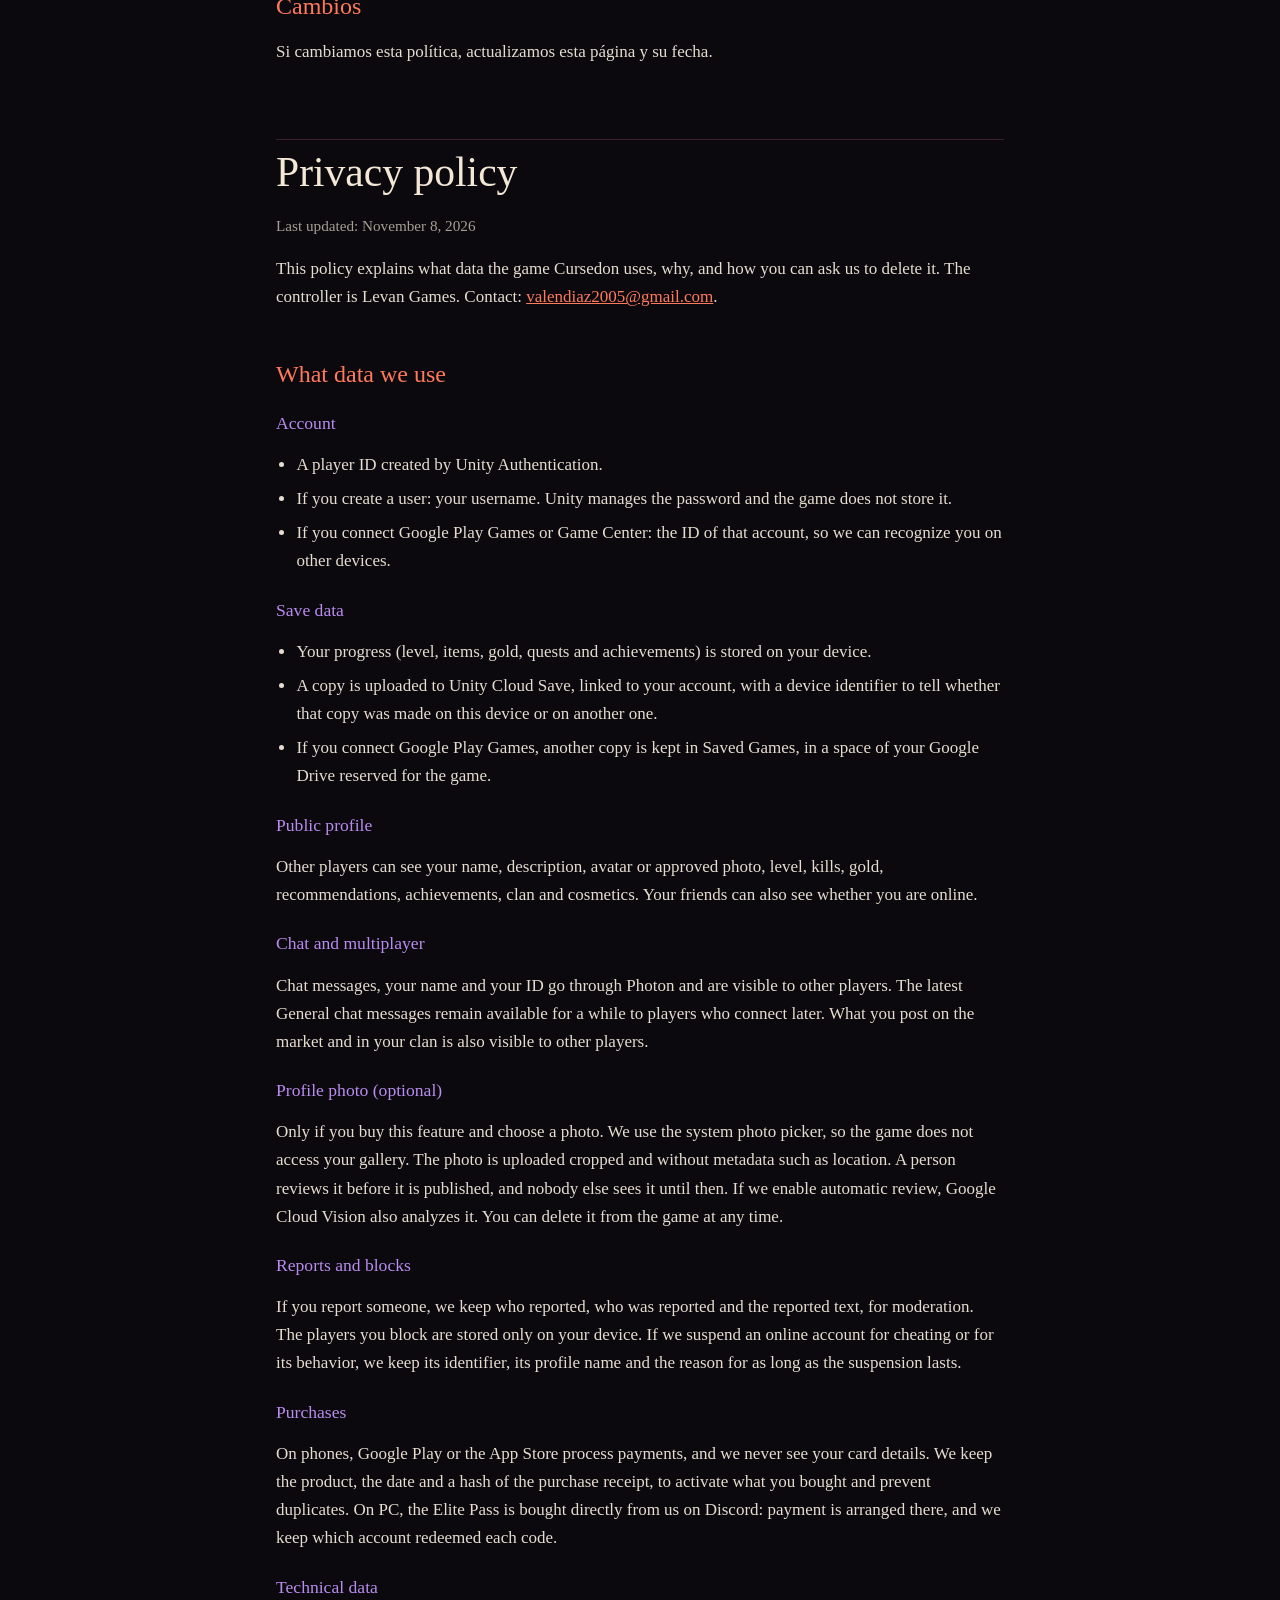
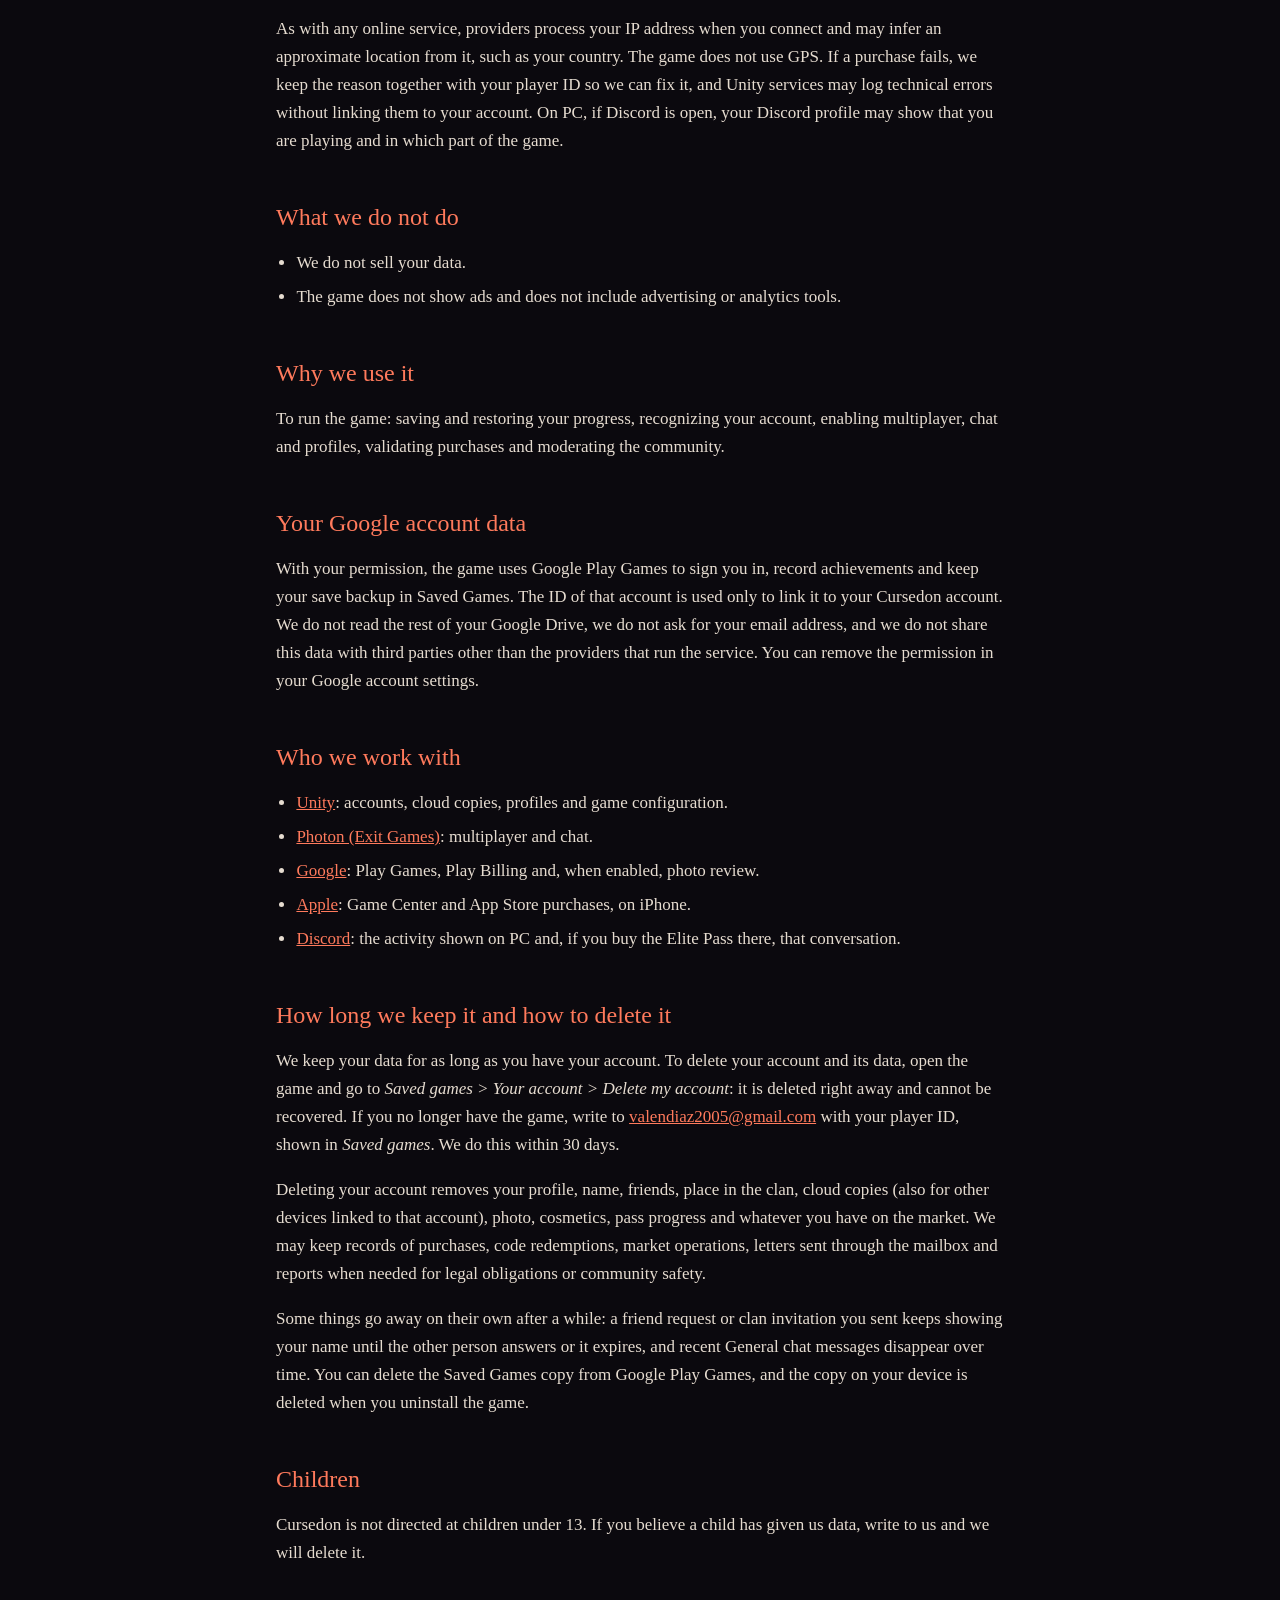
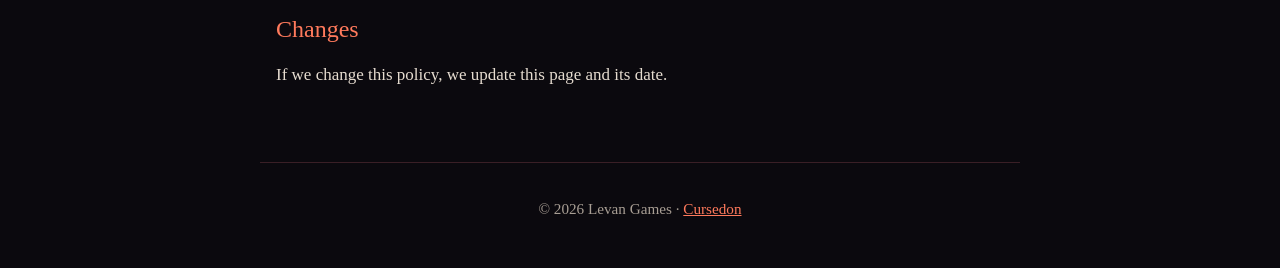
==== commit f1c223ed: "Política: qué se guarda al suspender una cuenta Co-Authored-By: Claude Opus 5.5 <noreply@anthropic.c" ====
--- a/privacidad.html
+++ b/privacidad.html
@@ -13,7 +13,7 @@
 
     <section class="idioma-bloque" lang="es">
       <h1>Política de privacidad</h1>
-      <p class="fecha">Última actualización: 6 de noviembre de 2026</p>
+      <p class="fecha">Última actualización: 8 de noviembre de 2026</p>
       <p>Esta política explica qué datos usa el juego Cursedon, para qué y cómo podés pedir que los borremos. El responsable es Levan Games. Contacto: <a href="mailto:valendiaz2005@gmail.com">valendiaz2005@gmail.com</a>.</p>
 
       <h2>Qué datos usamos</h2>
@@ -36,7 +36,7 @@
       <h3>Foto de perfil (opcional)</h3>
       <p>Solo si la comprás y elegís una. Usamos el selector de fotos del sistema, así que el juego no accede a tu galería. La foto se sube recortada y sin metadatos, como la ubicación. Una persona la revisa antes de publicarla y hasta entonces nadie más la ve. Si activamos la revisión automática, Google Cloud Vision también la analiza. Podés eliminarla desde el juego cuando quieras.</p>
       <h3>Denuncias y bloqueos</h3>
-      <p>Si denunciás a alguien, guardamos quién denuncia, a quién y el texto denunciado, para moderar. Los jugadores que bloqueás se guardan solo en tu dispositivo.</p>
+      <p>Si denunciás a alguien, guardamos quién denuncia, a quién y el texto denunciado, para moderar. Los jugadores que bloqueás se guardan solo en tu dispositivo. Si suspendemos una cuenta online por hacer trampa o por su comportamiento, guardamos su identificador, su nombre de perfil y el motivo mientras dure la suspensión.</p>
       <h3>Compras</h3>
       <p>En el teléfono, Google Play o el App Store procesan los pagos, y nunca vemos los datos de tu tarjeta. Guardamos el producto, la fecha y una huella del comprobante de compra, para activar lo que compraste y evitar duplicados. En PC, el Pase Élite se compra directamente a nosotros por Discord: el pago se acuerda ahí y guardamos qué cuenta canjeó cada código.</p>
       <h3>Datos técnicos</h3>
@@ -77,7 +77,7 @@
 
     <section class="idioma-bloque" id="english" lang="en">
       <h1>Privacy policy</h1>
-      <p class="fecha">Last updated: November 6, 2026</p>
+      <p class="fecha">Last updated: November 8, 2026</p>
       <p>This policy explains what data the game Cursedon uses, why, and how you can ask us to delete it. The controller is Levan Games. Contact: <a href="mailto:valendiaz2005@gmail.com">valendiaz2005@gmail.com</a>.</p>
 
       <h2>What data we use</h2>
@@ -100,7 +100,7 @@
       <h3>Profile photo (optional)</h3>
       <p>Only if you buy this feature and choose a photo. We use the system photo picker, so the game does not access your gallery. The photo is uploaded cropped and without metadata such as location. A person reviews it before it is published, and nobody else sees it until then. If we enable automatic review, Google Cloud Vision also analyzes it. You can delete it from the game at any time.</p>
       <h3>Reports and blocks</h3>
-      <p>If you report someone, we keep who reported, who was reported and the reported text, for moderation. The players you block are stored only on your device.</p>
+      <p>If you report someone, we keep who reported, who was reported and the reported text, for moderation. The players you block are stored only on your device. If we suspend an online account for cheating or for its behavior, we keep its identifier, its profile name and the reason for as long as the suspension lasts.</p>
       <h3>Purchases</h3>
       <p>On phones, Google Play or the App Store process payments, and we never see your card details. We keep the product, the date and a hash of the purchase receipt, to activate what you bought and prevent duplicates. On PC, the Elite Pass is bought directly from us on Discord: payment is arranged there, and we keep which account redeemed each code.</p>
       <h3>Technical data</h3>
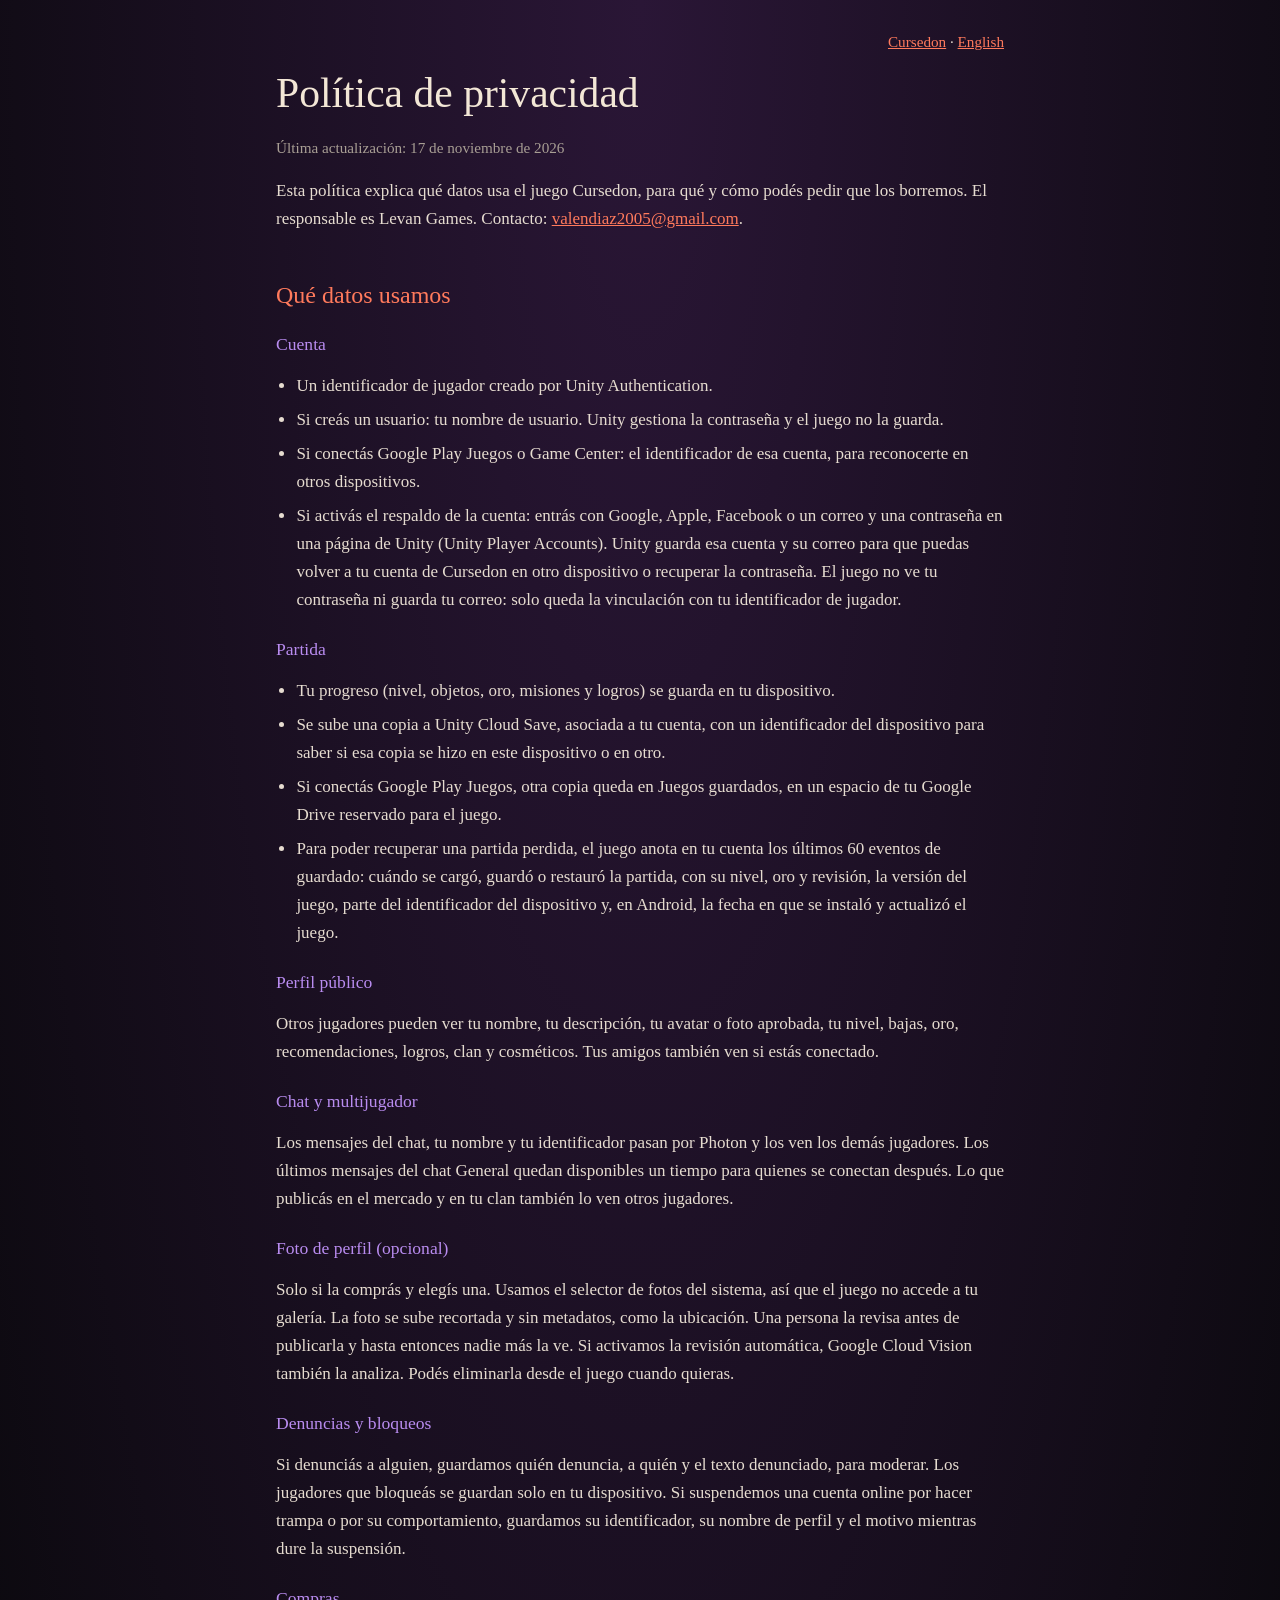
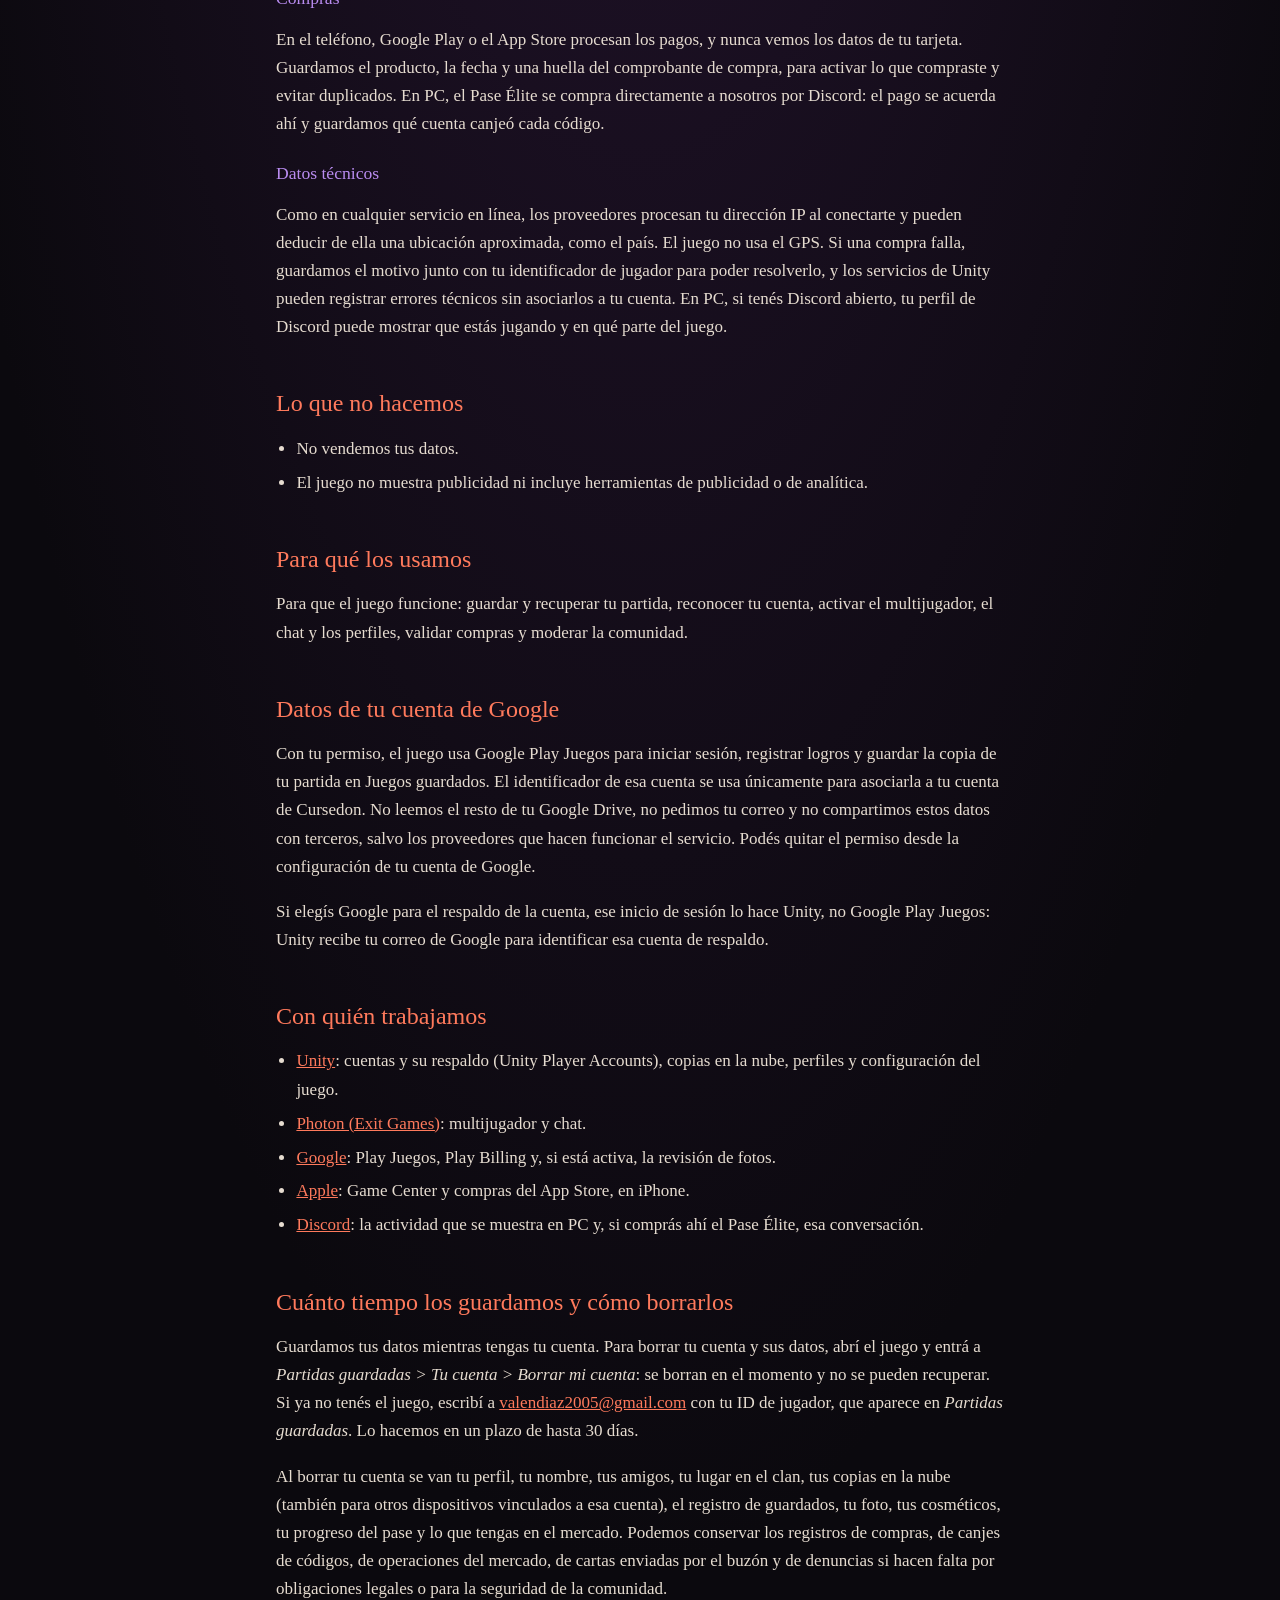
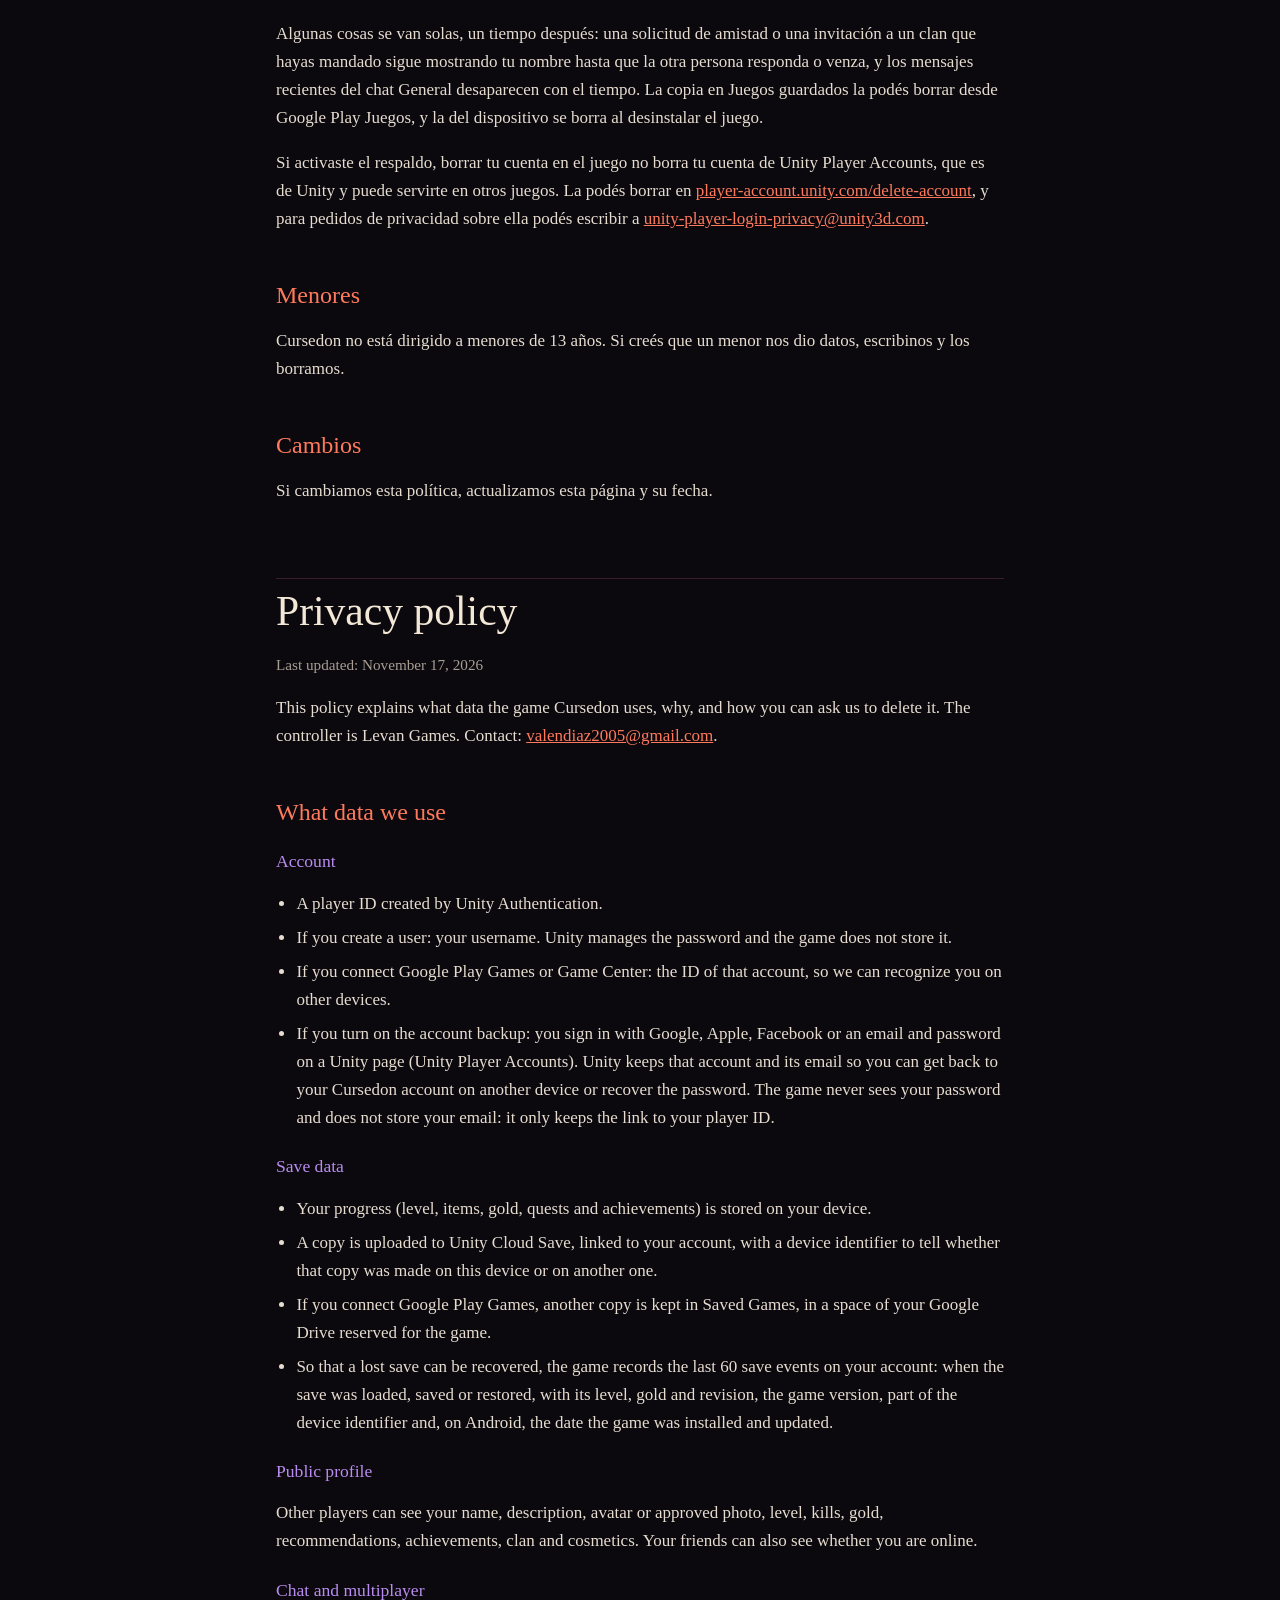
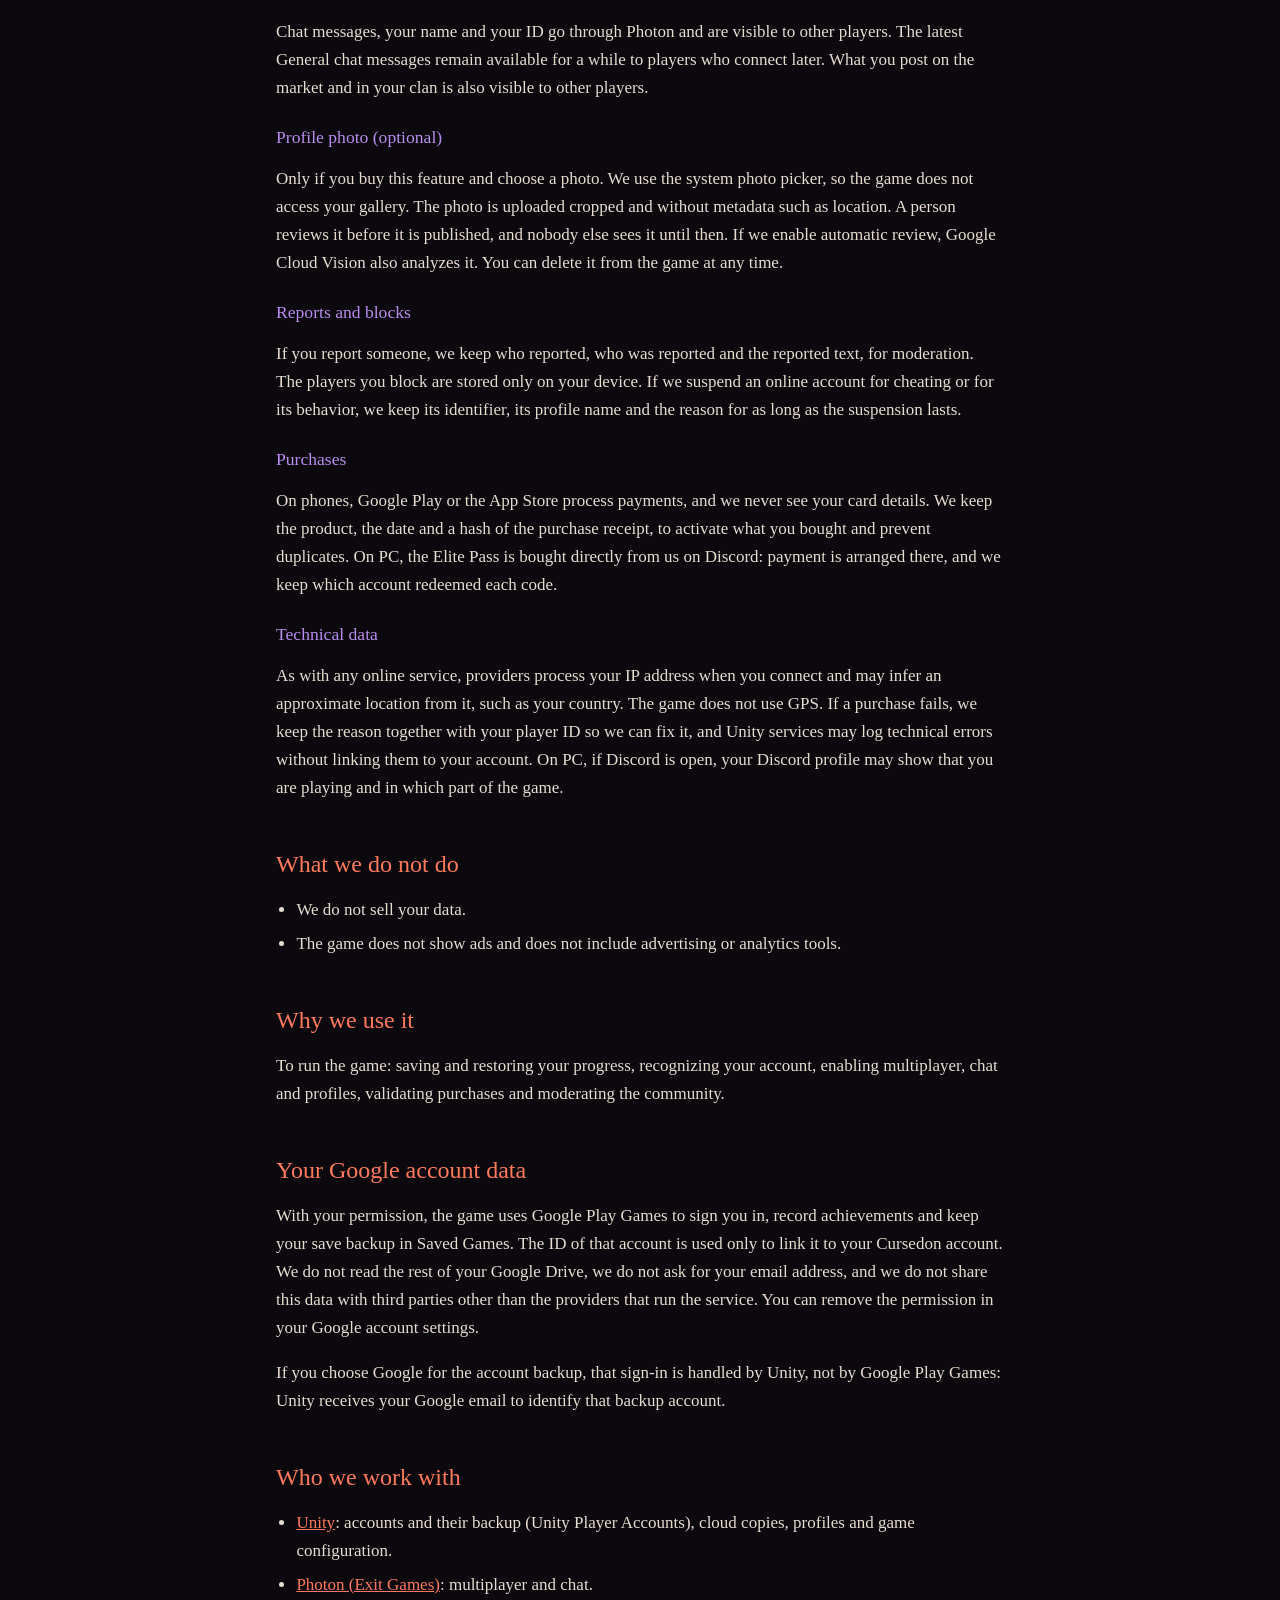
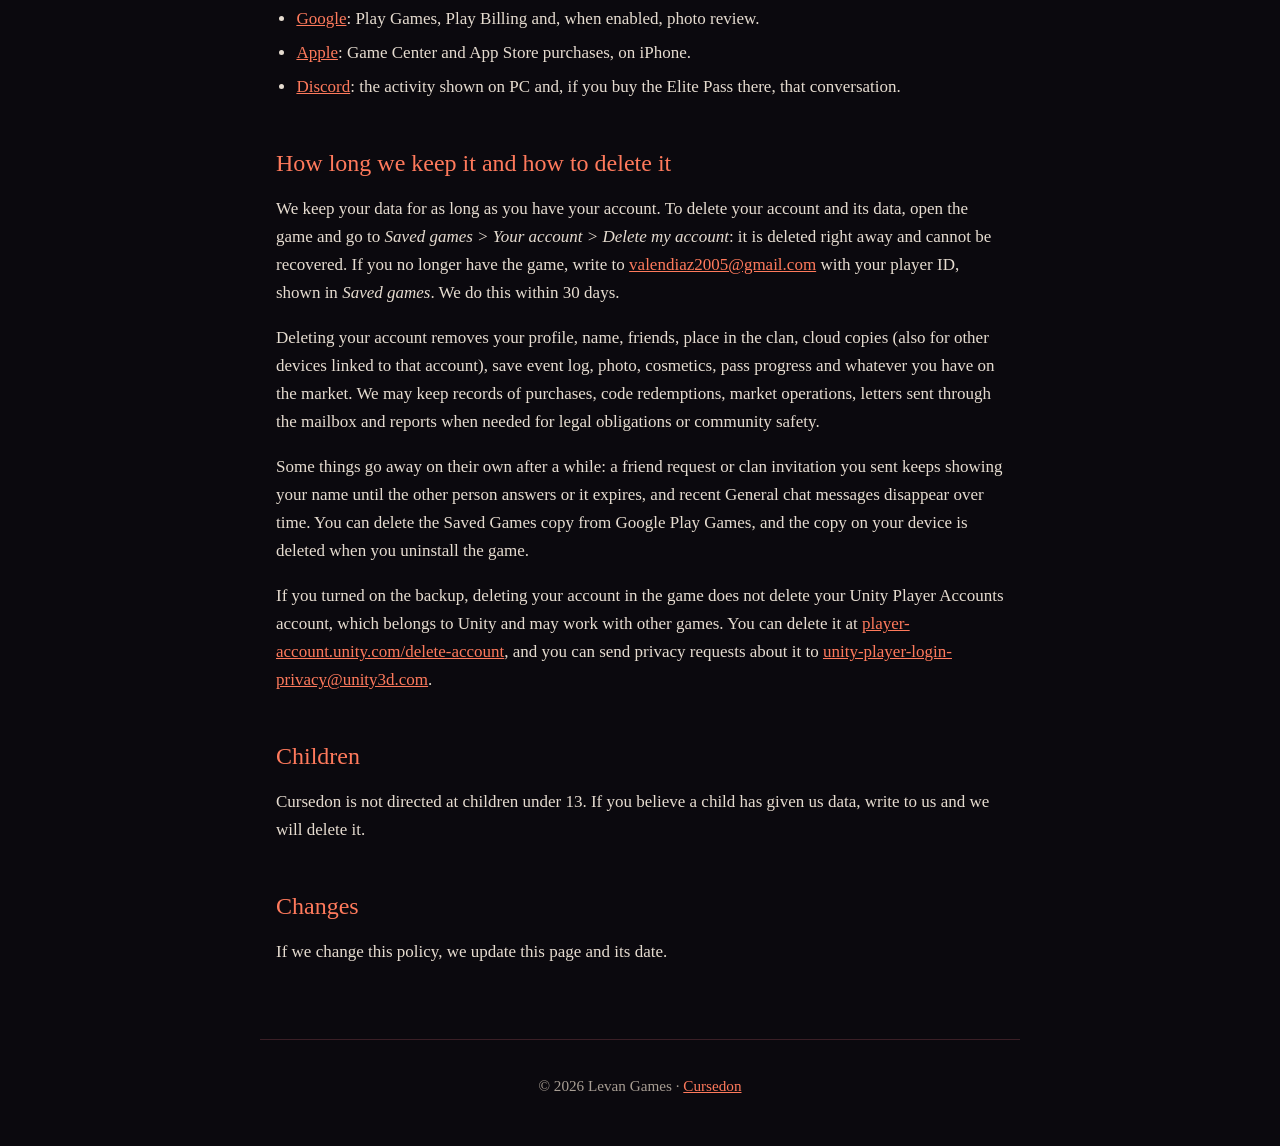
==== commit 2010e2a9: "Privacidad al día (17/11): respaldo con Unity Player Accounts y registro de guardados Co-Authored-By" ====
--- a/privacidad.html
+++ b/privacidad.html
@@ -13,7 +13,7 @@
 
     <section class="idioma-bloque" lang="es">
       <h1>Política de privacidad</h1>
-      <p class="fecha">Última actualización: 8 de noviembre de 2026</p>
+      <p class="fecha">Última actualización: 17 de noviembre de 2026</p>
       <p>Esta política explica qué datos usa el juego Cursedon, para qué y cómo podés pedir que los borremos. El responsable es Levan Games. Contacto: <a href="mailto:valendiaz2005@gmail.com">valendiaz2005@gmail.com</a>.</p>
 
       <h2>Qué datos usamos</h2>
@@ -22,12 +22,14 @@
         <li>Un identificador de jugador creado por Unity Authentication.</li>
         <li>Si creás un usuario: tu nombre de usuario. Unity gestiona la contraseña y el juego no la guarda.</li>
         <li>Si conectás Google Play Juegos o Game Center: el identificador de esa cuenta, para reconocerte en otros dispositivos.</li>
+        <li>Si activás el respaldo de la cuenta: entrás con Google, Apple, Facebook o un correo y una contraseña en una página de Unity (Unity Player Accounts). Unity guarda esa cuenta y su correo para que puedas volver a tu cuenta de Cursedon en otro dispositivo o recuperar la contraseña. El juego no ve tu contraseña ni guarda tu correo: solo queda la vinculación con tu identificador de jugador.</li>
       </ul>
       <h3>Partida</h3>
       <ul>
         <li>Tu progreso (nivel, objetos, oro, misiones y logros) se guarda en tu dispositivo.</li>
         <li>Se sube una copia a Unity Cloud Save, asociada a tu cuenta, con un identificador del dispositivo para saber si esa copia se hizo en este dispositivo o en otro.</li>
         <li>Si conectás Google Play Juegos, otra copia queda en Juegos guardados, en un espacio de tu Google Drive reservado para el juego.</li>
+        <li>Para poder recuperar una partida perdida, el juego anota en tu cuenta los últimos 60 eventos de guardado: cuándo se cargó, guardó o restauró la partida, con su nivel, oro y revisión, la versión del juego, parte del identificador del dispositivo y, en Android, la fecha en que se instaló y actualizó el juego.</li>
       </ul>
       <h3>Perfil público</h3>
       <p>Otros jugadores pueden ver tu nombre, tu descripción, tu avatar o foto aprobada, tu nivel, bajas, oro, recomendaciones, logros, clan y cosméticos. Tus amigos también ven si estás conectado.</p>
@@ -53,10 +55,11 @@
 
       <h2>Datos de tu cuenta de Google</h2>
       <p>Con tu permiso, el juego usa Google Play Juegos para iniciar sesión, registrar logros y guardar la copia de tu partida en Juegos guardados. El identificador de esa cuenta se usa únicamente para asociarla a tu cuenta de Cursedon. No leemos el resto de tu Google Drive, no pedimos tu correo y no compartimos estos datos con terceros, salvo los proveedores que hacen funcionar el servicio. Podés quitar el permiso desde la configuración de tu cuenta de Google.</p>
+      <p>Si elegís Google para el respaldo de la cuenta, ese inicio de sesión lo hace Unity, no Google Play Juegos: Unity recibe tu correo de Google para identificar esa cuenta de respaldo.</p>
 
       <h2>Con quién trabajamos</h2>
       <ul>
-        <li><a href="https://unity.com/legal/privacy-policy">Unity</a>: cuentas, copias en la nube, perfiles y configuración del juego.</li>
+        <li><a href="https://unity.com/legal/privacy-policy">Unity</a>: cuentas y su respaldo (Unity Player Accounts), copias en la nube, perfiles y configuración del juego.</li>
         <li><a href="https://www.photonengine.com/privacy">Photon (Exit Games)</a>: multijugador y chat.</li>
         <li><a href="https://policies.google.com/privacy">Google</a>: Play Juegos, Play Billing y, si está activa, la revisión de fotos.</li>
         <li><a href="https://www.apple.com/legal/privacy/">Apple</a>: Game Center y compras del App Store, en iPhone.</li>
@@ -65,8 +68,9 @@
 
       <h2>Cuánto tiempo los guardamos y cómo borrarlos</h2>
       <p>Guardamos tus datos mientras tengas tu cuenta. Para borrar tu cuenta y sus datos, abrí el juego y entrá a <em>Partidas guardadas &gt; Tu cuenta &gt; Borrar mi cuenta</em>: se borran en el momento y no se pueden recuperar. Si ya no tenés el juego, escribí a <a href="mailto:valendiaz2005@gmail.com">valendiaz2005@gmail.com</a> con tu ID de jugador, que aparece en <em>Partidas guardadas</em>. Lo hacemos en un plazo de hasta 30 días.</p>
-      <p>Al borrar tu cuenta se van tu perfil, tu nombre, tus amigos, tu lugar en el clan, tus copias en la nube (también para otros dispositivos vinculados a esa cuenta), tu foto, tus cosméticos, tu progreso del pase y lo que tengas en el mercado. Podemos conservar los registros de compras, de canjes de códigos, de operaciones del mercado, de cartas enviadas por el buzón y de denuncias si hacen falta por obligaciones legales o para la seguridad de la comunidad.</p>
+      <p>Al borrar tu cuenta se van tu perfil, tu nombre, tus amigos, tu lugar en el clan, tus copias en la nube (también para otros dispositivos vinculados a esa cuenta), el registro de guardados, tu foto, tus cosméticos, tu progreso del pase y lo que tengas en el mercado. Podemos conservar los registros de compras, de canjes de códigos, de operaciones del mercado, de cartas enviadas por el buzón y de denuncias si hacen falta por obligaciones legales o para la seguridad de la comunidad.</p>
       <p>Algunas cosas se van solas, un tiempo después: una solicitud de amistad o una invitación a un clan que hayas mandado sigue mostrando tu nombre hasta que la otra persona responda o venza, y los mensajes recientes del chat General desaparecen con el tiempo. La copia en Juegos guardados la podés borrar desde Google Play Juegos, y la del dispositivo se borra al desinstalar el juego.</p>
+      <p>Si activaste el respaldo, borrar tu cuenta en el juego no borra tu cuenta de Unity Player Accounts, que es de Unity y puede servirte en otros juegos. La podés borrar en <a href="https://player-account.unity.com/delete-account">player-account.unity.com/delete-account</a>, y para pedidos de privacidad sobre ella podés escribir a <a href="mailto:unity-player-login-privacy@unity3d.com">unity-player-login-privacy@unity3d.com</a>.</p>
 
       <h2>Menores</h2>
       <p>Cursedon no está dirigido a menores de 13 años. Si creés que un menor nos dio datos, escribinos y los borramos.</p>
@@ -77,7 +81,7 @@
 
     <section class="idioma-bloque" id="english" lang="en">
       <h1>Privacy policy</h1>
-      <p class="fecha">Last updated: November 8, 2026</p>
+      <p class="fecha">Last updated: November 17, 2026</p>
       <p>This policy explains what data the game Cursedon uses, why, and how you can ask us to delete it. The controller is Levan Games. Contact: <a href="mailto:valendiaz2005@gmail.com">valendiaz2005@gmail.com</a>.</p>
 
       <h2>What data we use</h2>
@@ -86,12 +90,14 @@
         <li>A player ID created by Unity Authentication.</li>
         <li>If you create a user: your username. Unity manages the password and the game does not store it.</li>
         <li>If you connect Google Play Games or Game Center: the ID of that account, so we can recognize you on other devices.</li>
+        <li>If you turn on the account backup: you sign in with Google, Apple, Facebook or an email and password on a Unity page (Unity Player Accounts). Unity keeps that account and its email so you can get back to your Cursedon account on another device or recover the password. The game never sees your password and does not store your email: it only keeps the link to your player ID.</li>
       </ul>
       <h3>Save data</h3>
       <ul>
         <li>Your progress (level, items, gold, quests and achievements) is stored on your device.</li>
         <li>A copy is uploaded to Unity Cloud Save, linked to your account, with a device identifier to tell whether that copy was made on this device or on another one.</li>
         <li>If you connect Google Play Games, another copy is kept in Saved Games, in a space of your Google Drive reserved for the game.</li>
+        <li>So that a lost save can be recovered, the game records the last 60 save events on your account: when the save was loaded, saved or restored, with its level, gold and revision, the game version, part of the device identifier and, on Android, the date the game was installed and updated.</li>
       </ul>
       <h3>Public profile</h3>
       <p>Other players can see your name, description, avatar or approved photo, level, kills, gold, recommendations, achievements, clan and cosmetics. Your friends can also see whether you are online.</p>
@@ -117,10 +123,11 @@
 
       <h2>Your Google account data</h2>
       <p>With your permission, the game uses Google Play Games to sign you in, record achievements and keep your save backup in Saved Games. The ID of that account is used only to link it to your Cursedon account. We do not read the rest of your Google Drive, we do not ask for your email address, and we do not share this data with third parties other than the providers that run the service. You can remove the permission in your Google account settings.</p>
+      <p>If you choose Google for the account backup, that sign-in is handled by Unity, not by Google Play Games: Unity receives your Google email to identify that backup account.</p>
 
       <h2>Who we work with</h2>
       <ul>
-        <li><a href="https://unity.com/legal/privacy-policy">Unity</a>: accounts, cloud copies, profiles and game configuration.</li>
+        <li><a href="https://unity.com/legal/privacy-policy">Unity</a>: accounts and their backup (Unity Player Accounts), cloud copies, profiles and game configuration.</li>
         <li><a href="https://www.photonengine.com/privacy">Photon (Exit Games)</a>: multiplayer and chat.</li>
         <li><a href="https://policies.google.com/privacy">Google</a>: Play Games, Play Billing and, when enabled, photo review.</li>
         <li><a href="https://www.apple.com/legal/privacy/">Apple</a>: Game Center and App Store purchases, on iPhone.</li>
@@ -129,8 +136,9 @@
 
       <h2>How long we keep it and how to delete it</h2>
       <p>We keep your data for as long as you have your account. To delete your account and its data, open the game and go to <em>Saved games &gt; Your account &gt; Delete my account</em>: it is deleted right away and cannot be recovered. If you no longer have the game, write to <a href="mailto:valendiaz2005@gmail.com">valendiaz2005@gmail.com</a> with your player ID, shown in <em>Saved games</em>. We do this within 30 days.</p>
-      <p>Deleting your account removes your profile, name, friends, place in the clan, cloud copies (also for other devices linked to that account), photo, cosmetics, pass progress and whatever you have on the market. We may keep records of purchases, code redemptions, market operations, letters sent through the mailbox and reports when needed for legal obligations or community safety.</p>
+      <p>Deleting your account removes your profile, name, friends, place in the clan, cloud copies (also for other devices linked to that account), save event log, photo, cosmetics, pass progress and whatever you have on the market. We may keep records of purchases, code redemptions, market operations, letters sent through the mailbox and reports when needed for legal obligations or community safety.</p>
       <p>Some things go away on their own after a while: a friend request or clan invitation you sent keeps showing your name until the other person answers or it expires, and recent General chat messages disappear over time. You can delete the Saved Games copy from Google Play Games, and the copy on your device is deleted when you uninstall the game.</p>
+      <p>If you turned on the backup, deleting your account in the game does not delete your Unity Player Accounts account, which belongs to Unity and may work with other games. You can delete it at <a href="https://player-account.unity.com/delete-account">player-account.unity.com/delete-account</a>, and you can send privacy requests about it to <a href="mailto:unity-player-login-privacy@unity3d.com">unity-player-login-privacy@unity3d.com</a>.</p>
 
       <h2>Children</h2>
       <p>Cursedon is not directed at children under 13. If you believe a child has given us data, write to us and we will delete it.</p>
